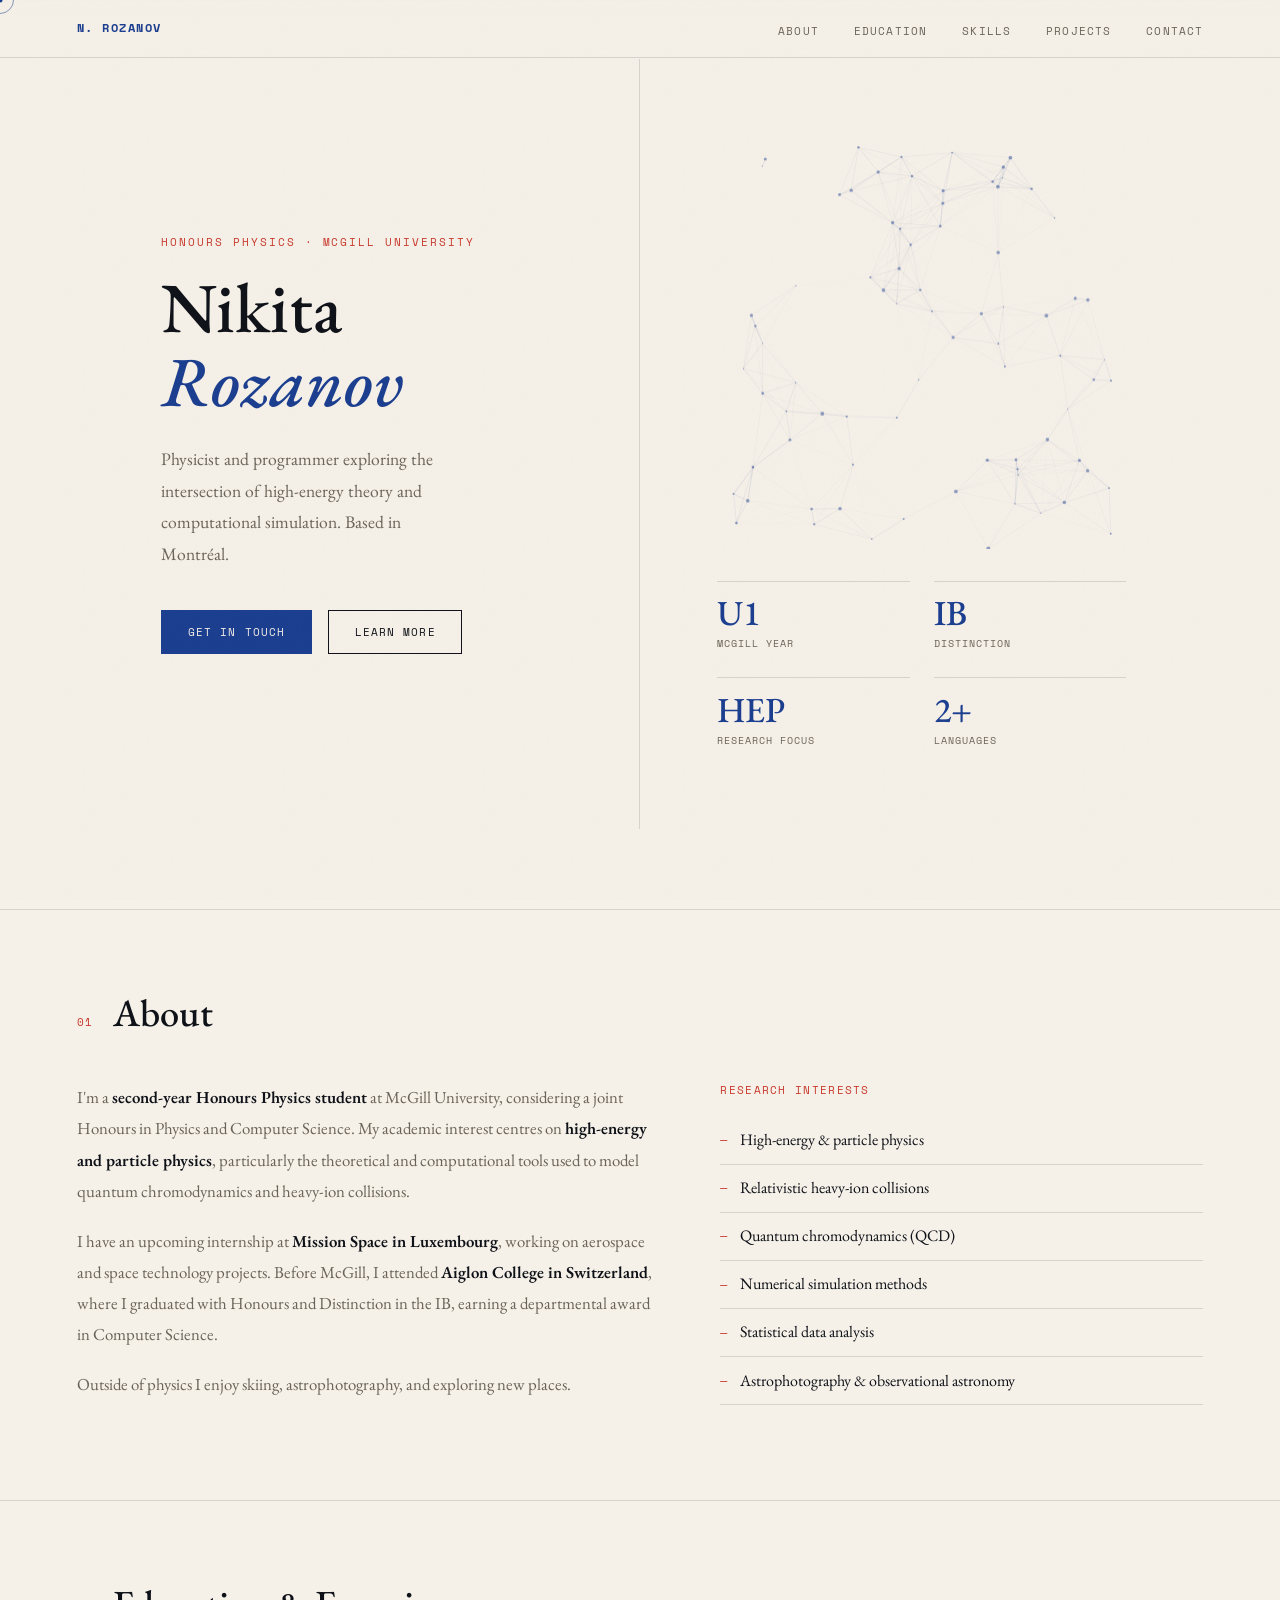
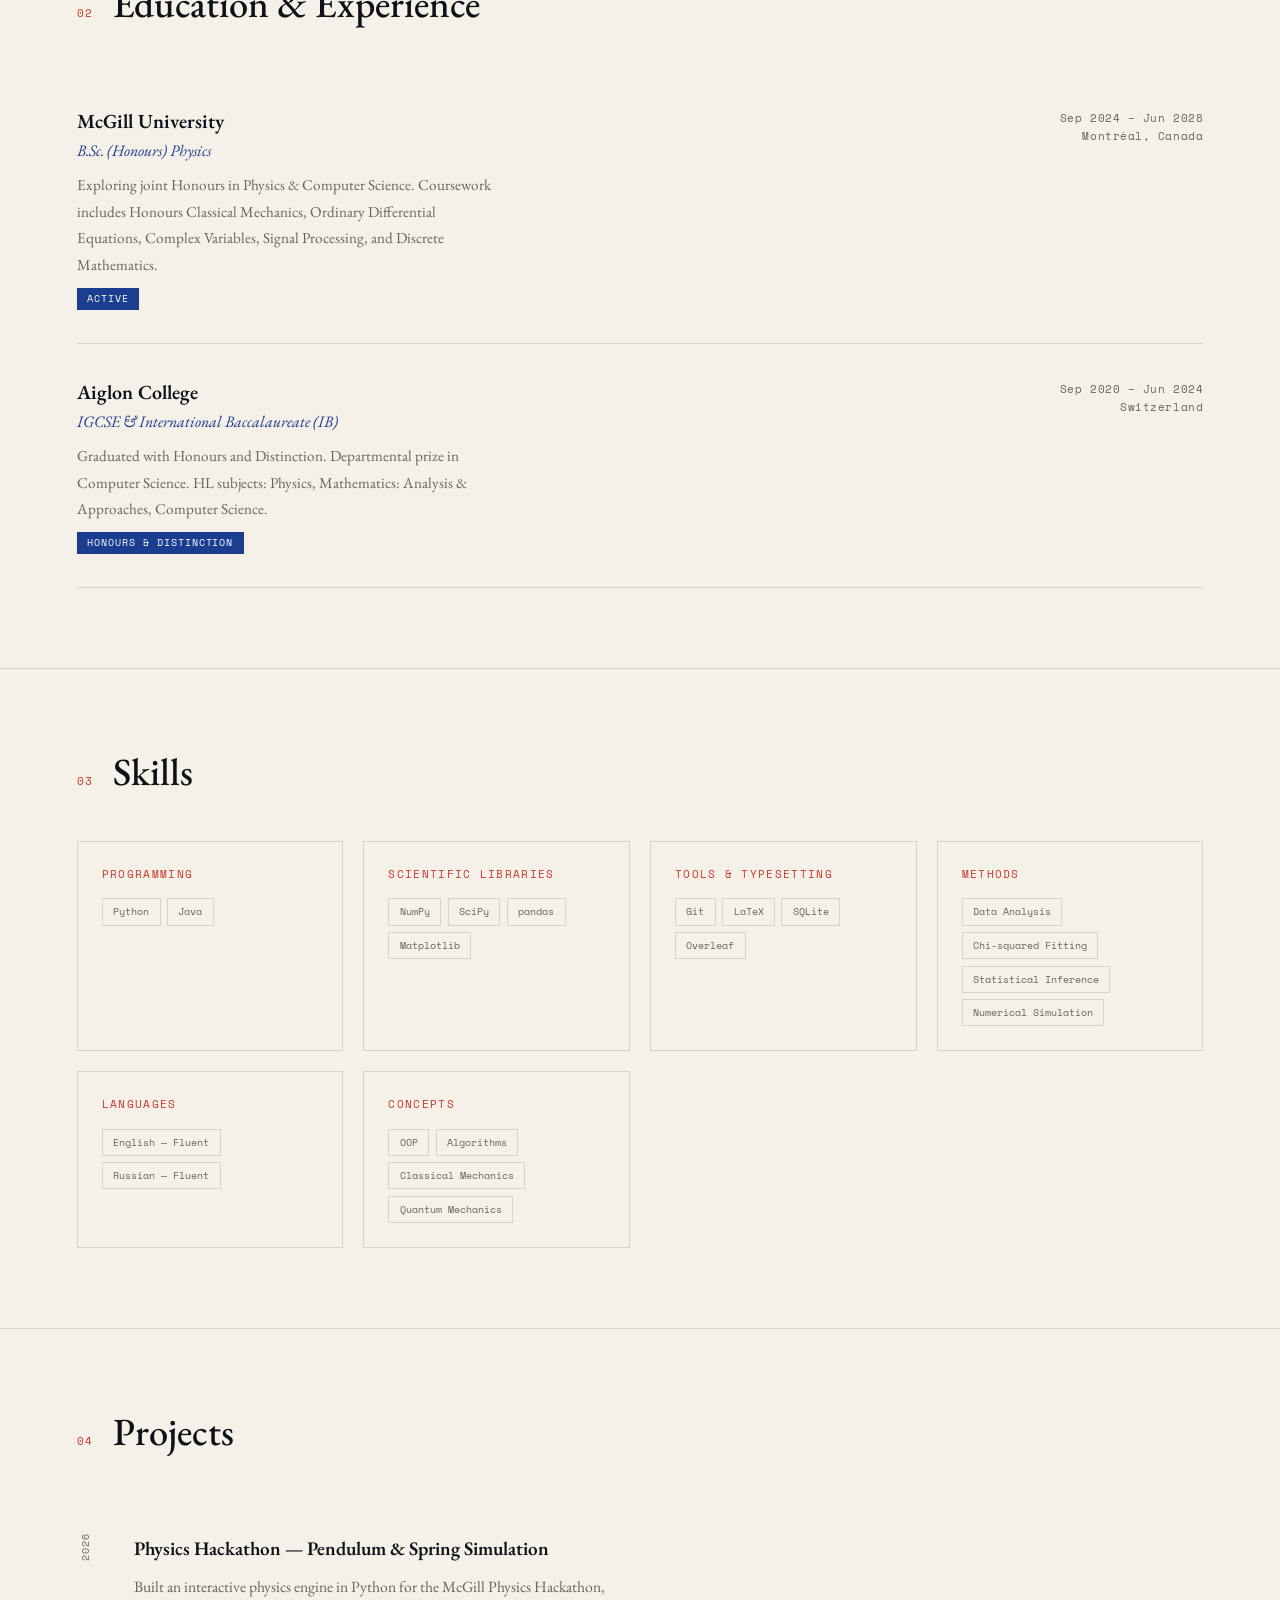
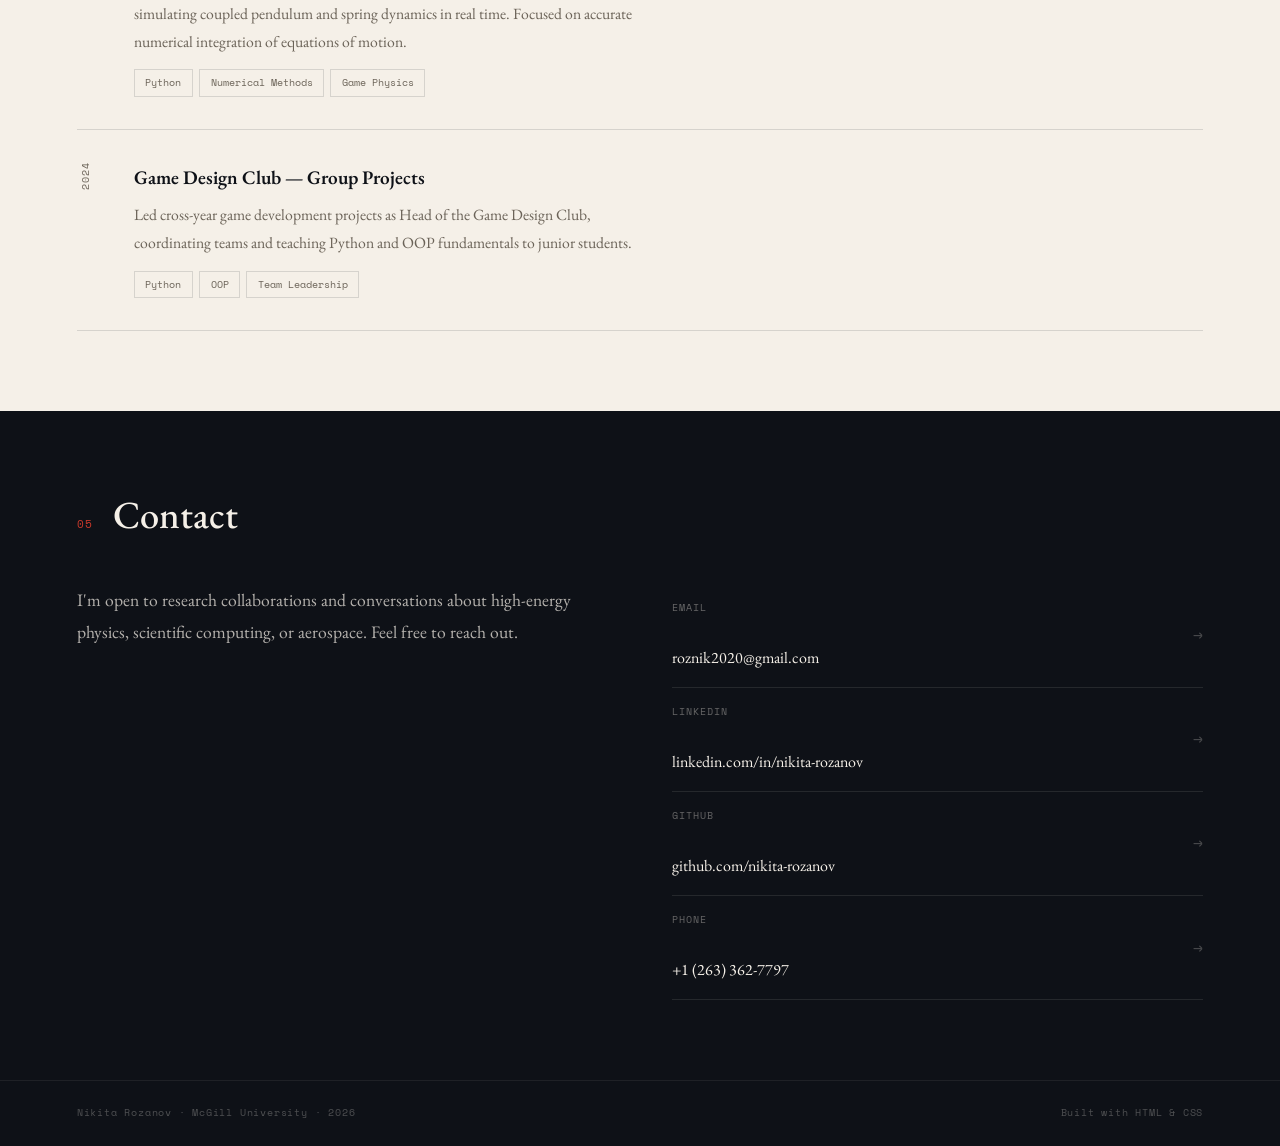
==== index.html @ 3a289cc6 "Add personal CV website with editorial design - EB Garamond + Space Mono typography, warm paper aest" ====
<!DOCTYPE html>
<html lang="en">
<head>
  <meta charset="UTF-8" />
  <meta name="viewport" content="width=device-width, initial-scale=1.0" />
  <title>Nikita Rozanov — Physics &amp; CS</title>
  <link rel="preconnect" href="https://fonts.googleapis.com" />
  <link rel="preconnect" href="https://fonts.gstatic.com" crossorigin />
  <link href="https://fonts.googleapis.com/css2?family=EB+Garamond:ital,wght@0,400;0,500;0,600;1,400&family=Space+Mono:wght@400;700&display=swap" rel="stylesheet" />
  <link rel="stylesheet" href="css/style.css" />
  <link rel="stylesheet" href="css/animations.css" />
</head>
<body>

  <!-- READING PROGRESS -->
  <div id="progress-bar"></div>

  <!-- CUSTOM CURSOR -->
  <div id="cursor-dot"></div>
  <div id="cursor-ring"></div>

  <!-- NAV -->
  <nav id="navbar">
    <a href="#hero" class="nav-logo">N. Rozanov</a>
    <ul class="nav-links">
      <li><a href="#about">About</a></li>
      <li><a href="#education">Education</a></li>
      <li><a href="#skills">Skills</a></li>
      <li><a href="#projects">Projects</a></li>
      <li><a href="#contact">Contact</a></li>
    </ul>
    <button class="burger" id="burger" aria-label="Toggle menu">
      <span></span><span></span><span></span>
    </button>
  </nav>

  <!-- HERO -->
  <section id="hero">
    <div class="hero-left">
      <p class="hero-label">Honours Physics &middot; McGill University</p>
      <h1>Nikita<br><em>Rozanov</em></h1>
      <p class="hero-desc">
        Physicist and programmer exploring the intersection of high-energy theory and
        computational simulation. Based in Montr&eacute;al.
      </p>
      <div class="hero-ctas">
        <a href="#contact" class="btn btn-fill">Get in touch</a>
        <a href="#about" class="btn">Learn more</a>
      </div>
    </div>

    <div class="hero-right">
      <div class="particle-wrap">
        <canvas id="particleCanvas"></canvas>
      </div>
      <div class="hero-stats">
        <div class="stat">
          <div class="stat-num">U1</div>
          <div class="stat-label">McGill Year</div>
        </div>
        <div class="stat">
          <div class="stat-num">IB</div>
          <div class="stat-label">Distinction</div>
        </div>
        <div class="stat">
          <div class="stat-num">HEP</div>
          <div class="stat-label">Research Focus</div>
        </div>
        <div class="stat">
          <div class="stat-num">2+</div>
          <div class="stat-label">Languages</div>
        </div>
      </div>
    </div>
  </section>

  <main>

    <!-- ABOUT -->
    <section id="about">
      <div class="section-header reveal">
        <span class="section-num">01</span>
        <h2>About</h2>
      </div>
      <div class="about-grid">
        <div class="about-text reveal">
          <p>
            I'm a <strong>second-year Honours Physics student</strong> at McGill University,
            considering a joint Honours in Physics and Computer Science. My academic interest
            centres on <strong>high-energy and particle physics</strong>, particularly the
            theoretical and computational tools used to model quantum chromodynamics and
            heavy-ion collisions.
          </p>
          <p>
            I have an upcoming internship at <strong>Mission Space in Luxembourg</strong>,
            working on aerospace and space technology projects. Before McGill, I attended
            <strong>Aiglon College in Switzerland</strong>, where I graduated with Honours
            and Distinction in the IB, earning a departmental award in Computer Science.
          </p>
          <p>
            Outside of physics I enjoy skiing, astrophotography, and exploring new places.
          </p>
        </div>
        <div class="reveal">
          <p class="sub-label">Research Interests</p>
          <ul class="interests-list">
            <li>High-energy &amp; particle physics</li>
            <li>Relativistic heavy-ion collisions</li>
            <li>Quantum chromodynamics (QCD)</li>
            <li>Numerical simulation methods</li>
            <li>Statistical data analysis</li>
            <li>Astrophotography &amp; observational astronomy</li>
          </ul>
        </div>
      </div>
    </section>

    <!-- EDUCATION -->
    <section id="education">
      <div class="section-header reveal">
        <span class="section-num">02</span>
        <h2>Education &amp; Experience</h2>
      </div>

      <div class="edu-item reveal">
        <div class="edu-main">
          <p class="edu-school">McGill University</p>
          <p class="edu-degree">B.Sc. (Honours) Physics</p>
          <p class="edu-details">
            Exploring joint Honours in Physics &amp; Computer Science. Coursework includes
            Honours Classical Mechanics, Ordinary Differential Equations, Complex Variables,
            Signal Processing, and Discrete Mathematics.
          </p>
          <span class="edu-badge">Active</span>
        </div>
        <div class="edu-dates">Sep 2024 &ndash; Jun 2028<br>Montr&eacute;al, Canada</div>
      </div>


<div class="edu-item reveal">
        <div class="edu-main">
          <p class="edu-school">Aiglon College</p>
          <p class="edu-degree">IGCSE &amp; International Baccalaureate (IB)</p>
          <p class="edu-details">
            Graduated with Honours and Distinction. Departmental prize in Computer Science.
            HL subjects: Physics, Mathematics: Analysis &amp; Approaches, Computer Science.
          </p>
          <span class="edu-badge">Honours &amp; Distinction</span>
        </div>
        <div class="edu-dates">Sep 2020 &ndash; Jun 2024<br>Switzerland</div>
      </div>

    </section>

    <!-- SKILLS -->
    <section id="skills">
      <div class="section-header reveal">
        <span class="section-num">03</span>
        <h2>Skills</h2>
      </div>
      <div class="skills-grid">

        <div class="skill-card reveal">
          <p class="skill-card-title">Programming</p>
          <div class="tags">
            <span class="tag">Python</span>
            <span class="tag">Java</span>
          </div>
        </div>

        <div class="skill-card reveal">
          <p class="skill-card-title">Scientific Libraries</p>
          <div class="tags">
            <span class="tag">NumPy</span>
            <span class="tag">SciPy</span>
            <span class="tag">pandas</span>
            <span class="tag">Matplotlib</span>
          </div>
        </div>

        <div class="skill-card reveal">
          <p class="skill-card-title">Tools &amp; Typesetting</p>
          <div class="tags">
            <span class="tag">Git</span>
            <span class="tag">LaTeX</span>
            <span class="tag">SQLite</span>
            <span class="tag">Overleaf</span>
          </div>
        </div>

        <div class="skill-card reveal">
          <p class="skill-card-title">Methods</p>
          <div class="tags">
            <span class="tag">Data Analysis</span>
            <span class="tag">Chi-squared Fitting</span>
            <span class="tag">Statistical Inference</span>
            <span class="tag">Numerical Simulation</span>
          </div>
        </div>

        <div class="skill-card reveal">
          <p class="skill-card-title">Languages</p>
          <div class="tags">
            <span class="tag">English — Fluent</span>
            <span class="tag">Russian — Fluent</span>
          </div>
        </div>

        <div class="skill-card reveal">
          <p class="skill-card-title">Concepts</p>
          <div class="tags">
            <span class="tag">OOP</span>
            <span class="tag">Algorithms</span>
            <span class="tag">Classical Mechanics</span>
            <span class="tag">Quantum Mechanics</span>
          </div>
        </div>

      </div>
    </section>

    <!-- PROJECTS -->
    <section id="projects">
      <div class="section-header reveal">
        <span class="section-num">04</span>
        <h2>Projects</h2>
      </div>
      <div class="projects-list">

        <div class="project-item reveal">
          <span class="project-year">2026</span>
          <div>
            <p class="project-title">Physics Hackathon — Pendulum &amp; Spring Simulation</p>
            <p class="project-desc">
              Built an interactive physics engine in Python for the McGill Physics Hackathon,
              simulating coupled pendulum and spring dynamics in real time. Focused on accurate
              numerical integration of equations of motion.
            </p>
            <div class="tags">
              <span class="tag">Python</span>
              <span class="tag">Numerical Methods</span>
              <span class="tag">Game Physics</span>
            </div>
          </div>
        </div>

        <div class="project-item reveal">
          <span class="project-year">2024</span>
          <div>
            <p class="project-title">Game Design Club — Group Projects</p>
            <p class="project-desc">
              Led cross-year game development projects as Head of the Game Design Club,
              coordinating teams and teaching Python and OOP fundamentals to junior students.
            </p>
            <div class="tags">
              <span class="tag">Python</span>
              <span class="tag">OOP</span>
              <span class="tag">Team Leadership</span>
            </div>
          </div>
        </div>

      </div>
    </section>

    <!-- CONTACT -->
    <section id="contact" class="contact-section">
      <div class="section-header reveal">
        <span class="section-num contact-num">05</span>
        <h2>Contact</h2>
      </div>
      <div class="contact-grid">
        <p class="contact-intro reveal">
          I'm open to research collaborations and conversations about high-energy physics,
          scientific computing, or aerospace. Feel free to reach out.
        </p>
        <ul class="contact-links reveal">
          <li>
            <a href="mailto:roznik2020@gmail.com">
              <span>
                <span class="link-type">Email</span><br>
                roznik2020@gmail.com
              </span>
              <span class="link-arrow">&rarr;</span>
            </a>
          </li>
          <li>
            <a href="https://linkedin.com" target="_blank" rel="noopener">
              <span>
                <span class="link-type">LinkedIn</span><br>
                linkedin.com/in/nikita-rozanov
              </span>
              <span class="link-arrow">&rarr;</span>
            </a>
          </li>
          <li>
            <a href="https://github.com" target="_blank" rel="noopener">
              <span>
                <span class="link-type">GitHub</span><br>
                github.com/nikita-rozanov
              </span>
              <span class="link-arrow">&rarr;</span>
            </a>
          </li>
          <li>
            <a href="tel:+12633627797">
              <span>
                <span class="link-type">Phone</span><br>
                +1 (263) 362-7797
              </span>
              <span class="link-arrow">&rarr;</span>
            </a>
          </li>
        </ul>
      </div>
    </section>

  </main>

  <footer>
    <span>Nikita Rozanov &middot; McGill University &middot; 2026</span>
    <span>Built with HTML &amp; CSS</span>
  </footer>

  <script src="js/main.js"></script>
</body>
</html>
---- css/style.css ----
/* ── RESET & BASE ────────────────────────────────── */
*, *::before, *::after { box-sizing: border-box; margin: 0; padding: 0; }

:root {
  --ink:     #0e1117;
  --paper:   #f5f0e8;
  --surface: #ede8df;
  --accent:  #1a3d8f;
  --red:     #c8392b;
  --muted:   #6b6358;
  --rule:    rgba(14,17,23,0.13);
  --gutter:  clamp(1.5rem, 6vw, 5rem);
  --serif:   'EB Garamond', Georgia, serif;
  --mono:    'Space Mono', monospace;
  --nav-h:   58px;
}

html { scroll-behavior: smooth; }

body {
  font-family: var(--serif);
  font-size: 18px;
  line-height: 1.65;
  color: var(--ink);
  background: var(--paper);
  overflow-x: hidden;
}

/* paper noise texture */
body::before {
  content: '';
  position: fixed;
  inset: 0;
  pointer-events: none;
  z-index: 999;
  opacity: 0.03;
  background-image: url("data:image/svg+xml,%3Csvg viewBox='0 0 200 200' xmlns='http://www.w3.org/2000/svg'%3E%3Cfilter id='n'%3E%3CfeTurbulence type='fractalNoise' baseFrequency='0.9' numOctaves='4' stitchTiles='stitch'/%3E%3C/filter%3E%3Crect width='100%25' height='100%25' filter='url(%23n)'/%3E%3C/svg%3E");
  background-size: 200px;
}

a { color: inherit; text-decoration: none; }
ul { list-style: none; }

/* ── NAV ─────────────────────────────────────────── */
#navbar {
  position: fixed;
  top: 0; left: 0; right: 0;
  height: var(--nav-h);
  z-index: 200;
  display: flex;
  justify-content: space-between;
  align-items: center;
  padding: 0 var(--gutter);
  border-bottom: 1px solid var(--rule);
  background: rgba(245, 240, 232, 0.92);
  backdrop-filter: blur(10px);
}

.nav-logo {
  font-family: var(--mono);
  font-size: 0.78rem;
  font-weight: 700;
  letter-spacing: 0.12em;
  text-transform: uppercase;
  color: var(--accent);
}

.nav-links {
  display: flex;
  gap: 2.2rem;
}

.nav-links a {
  font-family: var(--mono);
  font-size: 0.7rem;
  letter-spacing: 0.1em;
  text-transform: uppercase;
  color: var(--muted);
  transition: color 0.2s;
}

.nav-links a:hover,
.nav-links a.active { color: var(--accent); }

.burger {
  display: none;
  flex-direction: column;
  gap: 5px;
  background: none;
  border: none;
  cursor: pointer;
  padding: 4px;
}

.burger span {
  display: block;
  width: 20px; height: 1.5px;
  background: var(--ink);
  transition: transform 0.3s, opacity 0.3s;
}

.burger.open span:nth-child(1) { transform: translateY(6.5px) rotate(45deg); }
.burger.open span:nth-child(2) { opacity: 0; }
.burger.open span:nth-child(3) { transform: translateY(-6.5px) rotate(-45deg); }

/* ── HERO ────────────────────────────────────────── */
#hero {
  min-height: 100vh;
  display: grid;
  grid-template-columns: 1fr 1fr;
  padding-top: var(--nav-h);
}

.hero-left {
  display: flex;
  flex-direction: column;
  justify-content: center;
  padding: 5rem var(--gutter) 5rem calc(var(--gutter) * 1.1);
  border-right: 1px solid var(--rule);
}

.hero-left > * {
  animation: fadeUp 0.7s ease both;
}
.hero-label  { animation-delay: 0.1s; }
.hero-left h1          { animation-delay: 0.22s; }
.hero-desc   { animation-delay: 0.34s; }
.hero-ctas   { animation-delay: 0.46s; }

.hero-label {
  font-family: var(--mono);
  font-size: 0.68rem;
  letter-spacing: 0.18em;
  text-transform: uppercase;
  color: var(--red);
  margin-bottom: 1.2rem;
}

h1 {
  font-size: clamp(3rem, 5.5vw, 5.5rem);
  font-weight: 500;
  line-height: 1.05;
  margin-bottom: 1.5rem;
}

h1 em {
  font-style: italic;
  color: var(--accent);
}

.hero-desc {
  font-size: 1.1rem;
  color: var(--muted);
  max-width: 38ch;
  margin-bottom: 2.5rem;
  line-height: 1.8;
}

.hero-ctas {
  display: flex;
  gap: 1rem;
  flex-wrap: wrap;
}

.btn {
  font-family: var(--mono);
  font-size: 0.7rem;
  letter-spacing: 0.1em;
  text-transform: uppercase;
  padding: 0.75rem 1.6rem;
  border: 1.5px solid var(--ink);
  color: var(--ink);
  transition: background 0.2s, color 0.2s;
  cursor: pointer;
}

.btn:hover {
  background: var(--ink);
  color: var(--paper);
}

.btn-fill {
  background: var(--accent);
  border-color: var(--accent);
  color: var(--paper);
}

.btn-fill:hover {
  background: var(--ink);
  border-color: var(--ink);
}

.hero-right {
  display: flex;
  flex-direction: column;
  justify-content: center;
  padding: 5rem var(--gutter);
  gap: 2rem;
}

.particle-wrap {
  width: 100%;
  aspect-ratio: 1;
  max-width: 420px;
}

.particle-wrap canvas {
  width: 100%;
  height: 100%;
  display: block;
}

.hero-stats {
  display: grid;
  grid-template-columns: 1fr 1fr;
  gap: 1.5rem;
  width: 100%;
}

.stat {
  border-top: 1px solid var(--rule);
  padding-top: 0.8rem;
}

.stat-num {
  font-family: var(--serif);
  font-size: 2.2rem;
  font-weight: 500;
  color: var(--accent);
  line-height: 1.1;
}

.stat-label {
  font-family: var(--mono);
  font-size: 0.63rem;
  letter-spacing: 0.1em;
  text-transform: uppercase;
  color: var(--muted);
  margin-top: 0.2rem;
}

/* ── SECTIONS ────────────────────────────────────── */
section {
  padding: 5rem var(--gutter);
  border-top: 1px solid var(--rule);
}

.section-header {
  display: flex;
  align-items: baseline;
  gap: 1.25rem;
  margin-bottom: 3rem;
}

.section-num {
  font-family: var(--mono);
  font-size: 0.68rem;
  color: var(--red);
  letter-spacing: 0.1em;
}

h2 {
  font-size: clamp(1.8rem, 3vw, 2.8rem);
  font-weight: 500;
  line-height: 1.15;
}

/* ── ABOUT ───────────────────────────────────────── */
.about-grid {
  display: grid;
  grid-template-columns: 1.2fr 1fr;
  gap: 4rem;
}

.about-text p {
  font-size: 1.05rem;
  color: var(--muted);
  margin-bottom: 1.2rem;
  line-height: 1.85;
}

.about-text p strong { color: var(--ink); font-weight: 600; }

.sub-label {
  font-family: var(--mono);
  font-size: 0.68rem;
  letter-spacing: 0.12em;
  text-transform: uppercase;
  color: var(--red);
  margin-bottom: 1rem;
}

.interests-list li {
  padding: 0.65rem 0;
  border-bottom: 1px solid var(--rule);
  font-size: 1rem;
  display: flex;
  align-items: center;
  gap: 0.8rem;
}

.interests-list li::before {
  content: '—';
  font-family: var(--mono);
  color: var(--red);
  font-size: 0.75rem;
  flex-shrink: 0;
}

/* ── EDUCATION ───────────────────────────────────── */
.edu-item {
  display: grid;
  grid-template-columns: 1fr auto;
  gap: 2rem;
  padding: 2rem 0;
  border-bottom: 1px solid var(--rule);
}

.edu-school {
  font-size: 1.25rem;
  font-weight: 600;
  color: var(--ink);
}

.edu-degree {
  font-style: italic;
  color: var(--accent);
  margin-bottom: 0.5rem;
  font-size: 1rem;
}

.edu-details {
  font-size: 0.95rem;
  color: var(--muted);
  line-height: 1.75;
  max-width: 60ch;
}

.edu-dates {
  font-family: var(--mono);
  font-size: 0.68rem;
  color: var(--muted);
  white-space: nowrap;
  letter-spacing: 0.05em;
  line-height: 1.7;
  padding-top: 0.25rem;
  text-align: right;
}

.edu-badge {
  display: inline-block;
  font-family: var(--mono);
  font-size: 0.6rem;
  letter-spacing: 0.1em;
  text-transform: uppercase;
  background: var(--accent);
  color: white;
  padding: 0.18rem 0.65rem;
  margin-top: 0.6rem;
}

.edu-badge--red { background: var(--red); }

/* ── SKILLS ──────────────────────────────────────── */
.skills-grid {
  display: grid;
  grid-template-columns: repeat(auto-fit, minmax(240px, 1fr));
  gap: 1.25rem;
}

.skill-card {
  border: 1px solid var(--rule);
  padding: 1.5rem;
  transition: border-color 0.2s, transform 0.2s;
}

.skill-card:hover {
  border-color: var(--accent);
  transform: translateY(-2px);
}

.skill-card-title {
  font-family: var(--mono);
  font-size: 0.68rem;
  letter-spacing: 0.12em;
  text-transform: uppercase;
  color: var(--red);
  margin-bottom: 0.9rem;
}

.tags {
  display: flex;
  flex-wrap: wrap;
  gap: 0.4rem;
}

.tag {
  font-family: var(--mono);
  font-size: 0.65rem;
  padding: 0.25rem 0.65rem;
  border: 1px solid var(--rule);
  color: var(--muted);
  transition: border-color 0.2s, color 0.2s;
}

.tag:hover {
  border-color: var(--accent);
  color: var(--accent);
}

/* ── PROJECTS ────────────────────────────────────── */
.projects-list {
  display: flex;
  flex-direction: column;
}

.project-item {
  display: grid;
  grid-template-columns: auto 1fr;
  gap: 2.5rem;
  padding: 2rem 0;
  border-bottom: 1px solid var(--rule);
  align-items: start;
}

.project-year {
  font-family: var(--mono);
  font-size: 0.65rem;
  color: var(--muted);
  letter-spacing: 0.08em;
  writing-mode: vertical-rl;
  text-transform: uppercase;
  transform: rotate(180deg);
  padding-top: 0.2rem;
}

.project-title {
  font-size: 1.2rem;
  font-weight: 600;
  color: var(--ink);
  margin-bottom: 0.5rem;
}

.project-desc {
  font-size: 0.98rem;
  color: var(--muted);
  line-height: 1.75;
  margin-bottom: 0.9rem;
  max-width: 65ch;
}

/* ── CONTACT ─────────────────────────────────────── */
.contact-section {
  background: var(--ink);
  color: var(--paper);
}

.contact-section h2 { color: var(--paper); }
.contact-num { color: var(--red) !important; }

.contact-grid {
  display: grid;
  grid-template-columns: 1fr 1fr;
  gap: 4rem;
  align-items: start;
}

.contact-intro {
  font-size: 1.1rem;
  line-height: 1.85;
  color: rgba(245, 240, 232, 0.72);
}

.contact-links {
  display: flex;
  flex-direction: column;
}

.contact-links li {
  border-bottom: 1px solid rgba(245, 240, 232, 0.1);
}

.contact-links a {
  display: flex;
  align-items: center;
  justify-content: space-between;
  padding: 1rem 0;
  color: var(--paper);
  font-size: 1rem;
  transition: color 0.2s;
}

.contact-links a:hover { color: var(--red); }

.link-type {
  font-family: var(--mono);
  font-size: 0.62rem;
  letter-spacing: 0.1em;
  text-transform: uppercase;
  color: rgba(245, 240, 232, 0.38);
  display: block;
  margin-bottom: 2px;
}

.link-arrow {
  font-family: var(--mono);
  color: rgba(245, 240, 232, 0.25);
  transition: color 0.2s;
}

.contact-links a:hover .link-arrow { color: var(--red); }

/* ── FOOTER ──────────────────────────────────────── */
footer {
  background: var(--ink);
  border-top: 1px solid rgba(245, 240, 232, 0.07);
  padding: 1.5rem var(--gutter);
  display: flex;
  justify-content: space-between;
  align-items: center;
}

footer span {
  font-family: var(--mono);
  font-size: 0.62rem;
  color: rgba(245, 240, 232, 0.28);
  letter-spacing: 0.08em;
}

/* ── READING PROGRESS BAR ────────────────────────── */
#progress-bar {
  position: fixed;
  top: 0; left: 0;
  height: 2px;
  width: 0%;
  background: var(--red);
  z-index: 300;
  transition: width 0.1s linear;
}

/* ── CUSTOM CURSOR ───────────────────────────────── */
#cursor-dot {
  position: fixed;
  width: 5px; height: 5px;
  background: var(--accent);
  border-radius: 50%;
  pointer-events: none;
  z-index: 9999;
  transform: translate(-50%, -50%);
  transition: transform 0.05s, background 0.2s;
}

#cursor-ring {
  position: fixed;
  width: 28px; height: 28px;
  border: 1px solid var(--accent);
  border-radius: 50%;
  pointer-events: none;
  z-index: 9998;
  transform: translate(-50%, -50%);
  transition: width 0.25s, height 0.25s, border-color 0.2s, opacity 0.2s;
  opacity: 0.5;
}

body.cursor-hover #cursor-ring {
  width: 48px; height: 48px;
  opacity: 0.8;
  border-color: var(--red);
}

body.cursor-hover #cursor-dot {
  background: var(--red);
}

@media (hover: none) {
  #cursor-dot, #cursor-ring { display: none; }
}

/* ── RESPONSIVE ──────────────────────────────────── */
@media (max-width: 820px) {
  #hero {
    grid-template-columns: 1fr;
  }

  .hero-left {
    border-right: none;
    padding-top: calc(var(--nav-h) + 3rem);
  }

  .hero-right { display: none; }

  .about-grid   { grid-template-columns: 1fr; gap: 2.5rem; }
  .contact-grid { grid-template-columns: 1fr; gap: 2.5rem; }
  .edu-item     { grid-template-columns: 1fr; }
  .edu-dates    { text-align: left; }

  .nav-links {
    display: none;
    flex-direction: column;
    gap: 0;
    position: absolute;
    top: var(--nav-h);
    left: 0; right: 0;
    background: rgba(245, 240, 232, 0.97);
    border-bottom: 1px solid var(--rule);
  }

  .nav-links.open { display: flex; }

  .nav-links li { border-bottom: 1px solid var(--rule); }

  .nav-links a {
    display: block;
    padding: 0.9rem var(--gutter);
    font-size: 0.75rem;
  }

  .burger { display: flex; }
}

@media (max-width: 520px) {
  .project-item { grid-template-columns: 1fr; }
  .project-year { writing-mode: horizontal-tb; transform: none; }
}
---- css/animations.css ----
/* ── KEYFRAMES ───────────────────────────────────── */
@keyframes fadeUp {
  from { opacity: 0; transform: translateY(22px); }
  to   { opacity: 1; transform: translateY(0); }
}

/* ── SCROLL REVEAL ───────────────────────────────── */
.reveal {
  opacity: 0;
  transform: translateY(18px);
  transition: opacity 0.6s ease, transform 0.6s ease;
}

.reveal.visible {
  opacity: 1;
  transform: translateY(0);
}
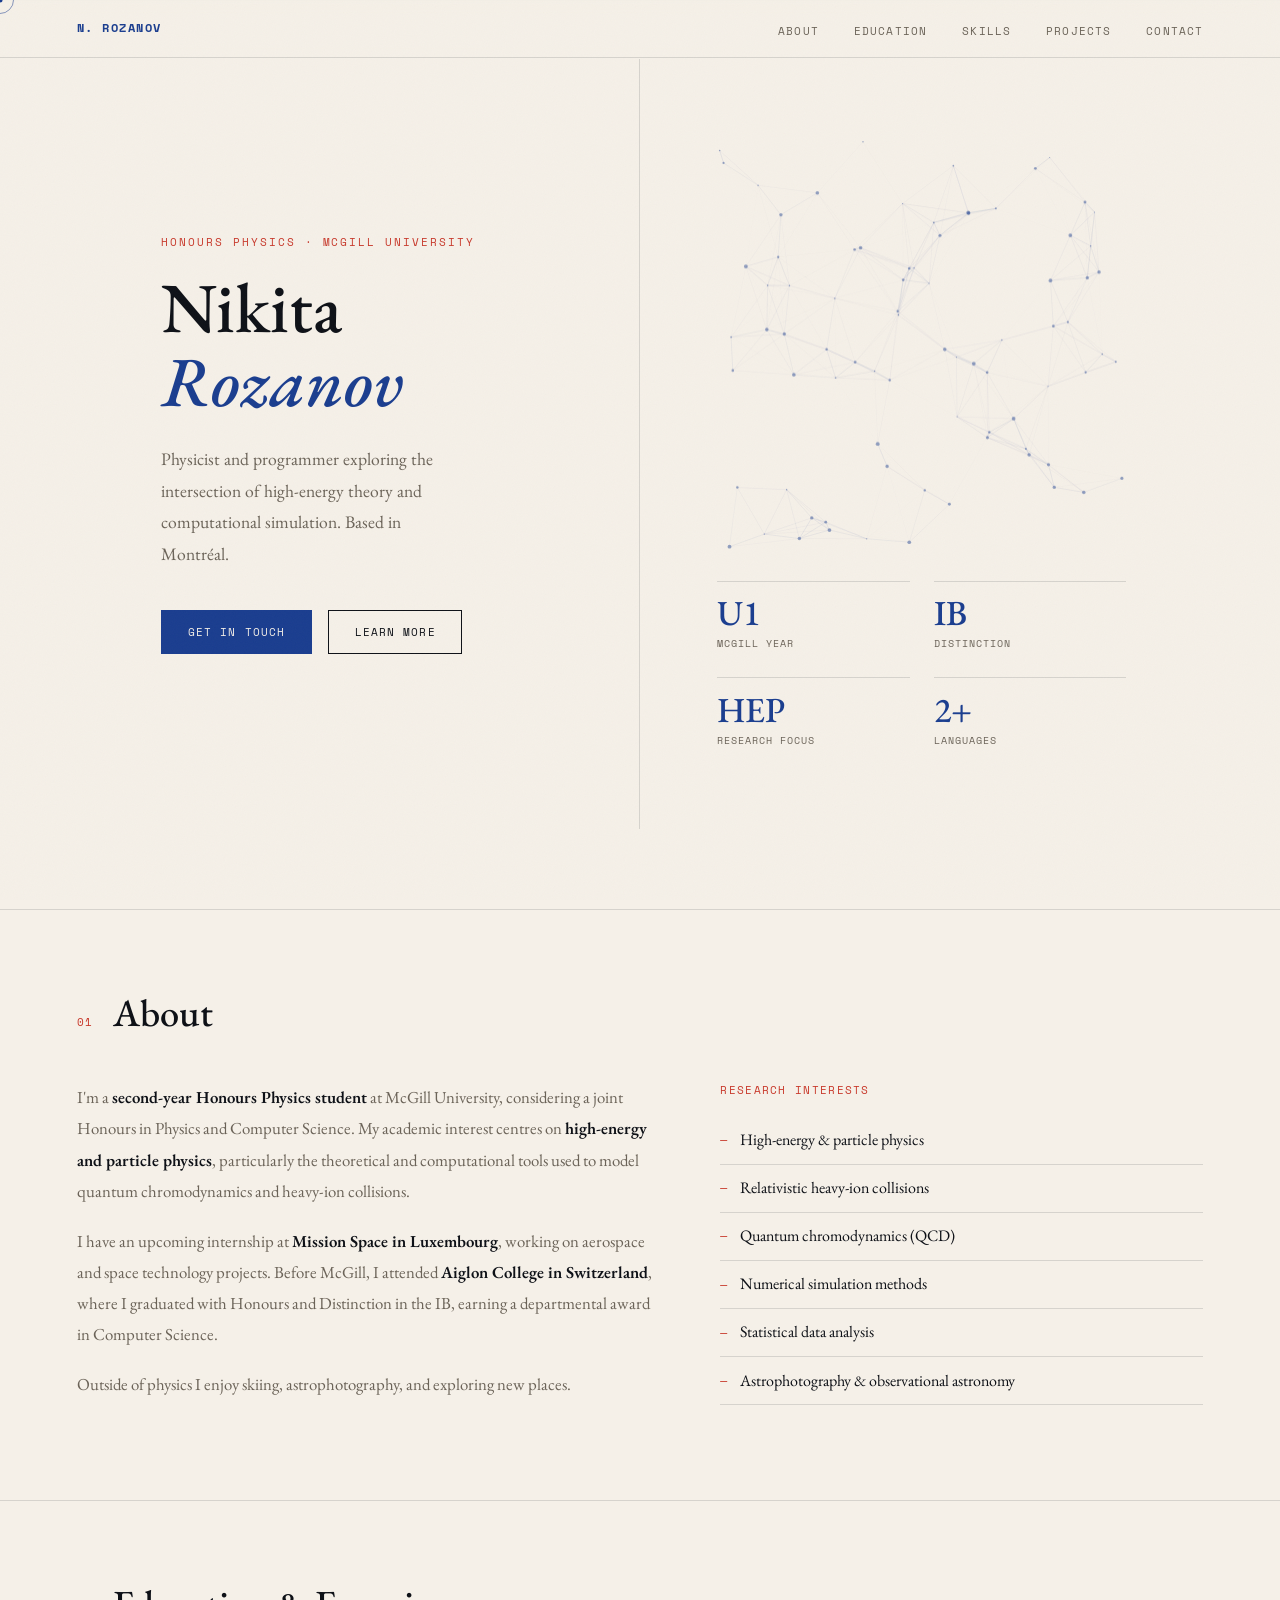
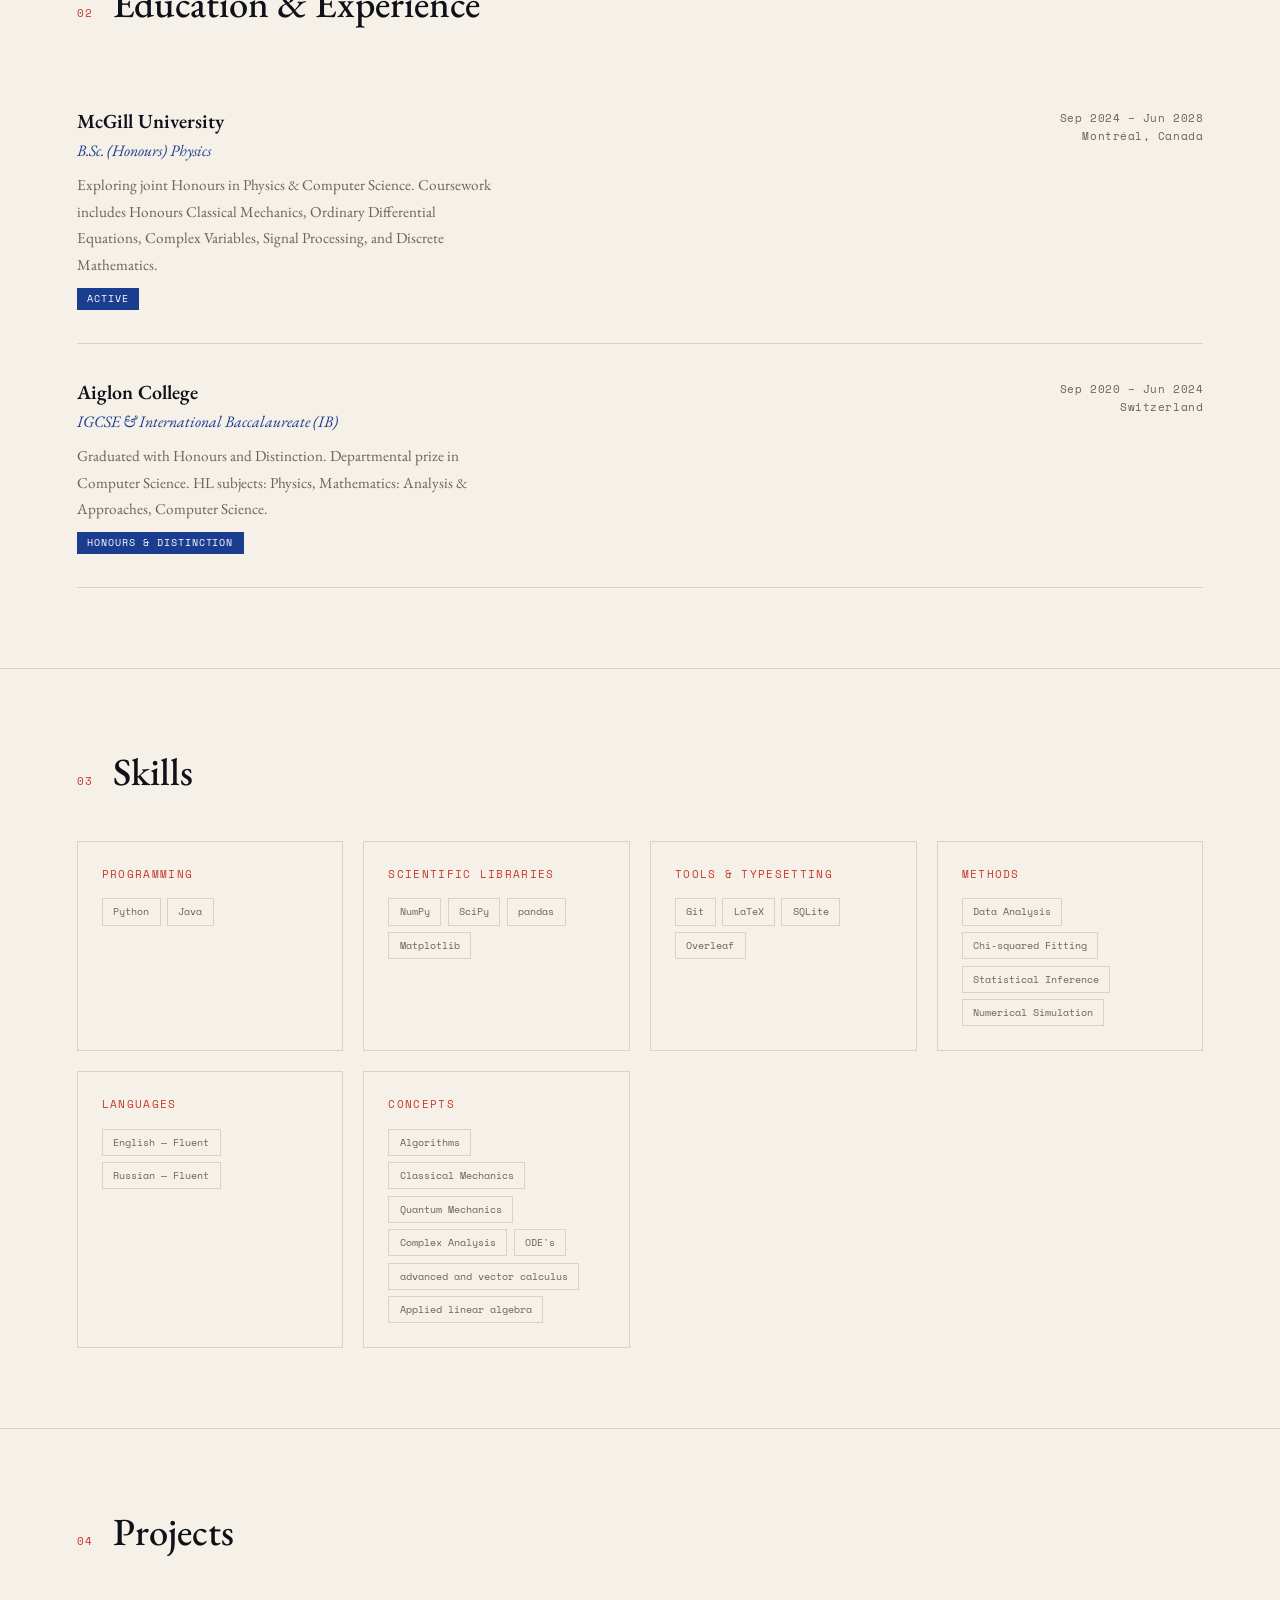
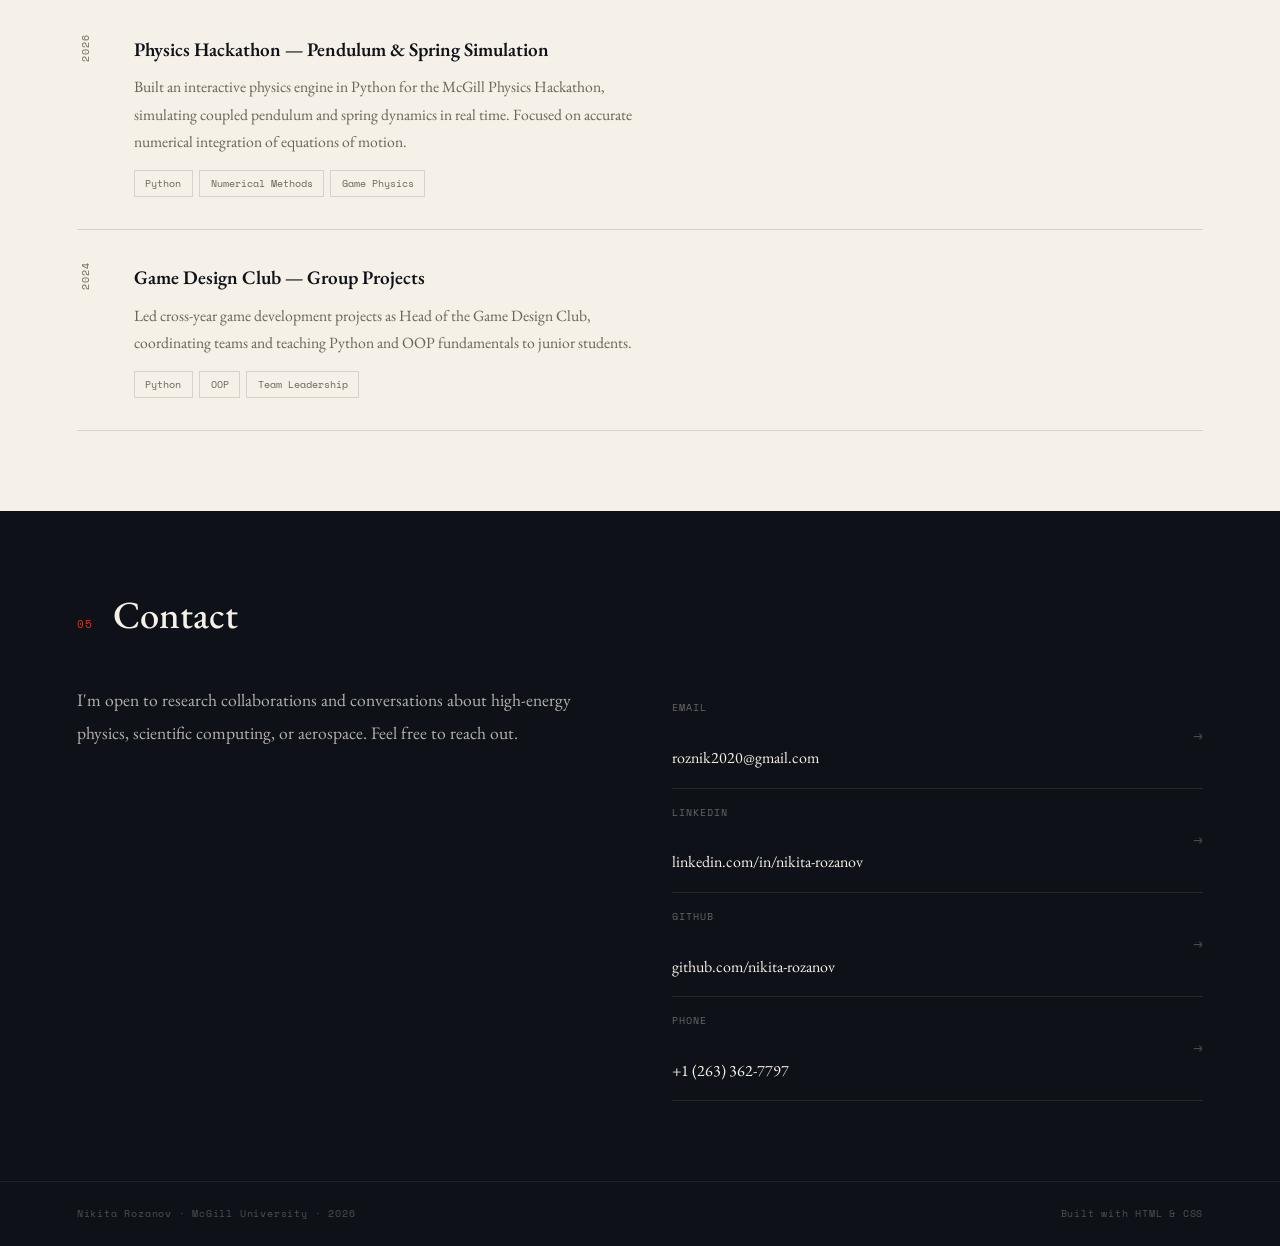
==== commit a67239fa: "Update concepts skill tags to highlight math and physics background Co-Authored-By: Claude Sonnet 4." ====
--- a/index.html
+++ b/index.html
@@ -209,10 +209,13 @@
         <div class="skill-card reveal">
           <p class="skill-card-title">Concepts</p>
           <div class="tags">
-            <span class="tag">OOP</span>
             <span class="tag">Algorithms</span>
             <span class="tag">Classical Mechanics</span>
             <span class="tag">Quantum Mechanics</span>
+            <span class="tag">Complex Analysis</span>
+            <span class="tag">ODE's</span>
+            <span class="tag">advanced and vector calculus</span>
+            <span class="tag">Applied linear algebra</span>
           </div>
         </div>
 
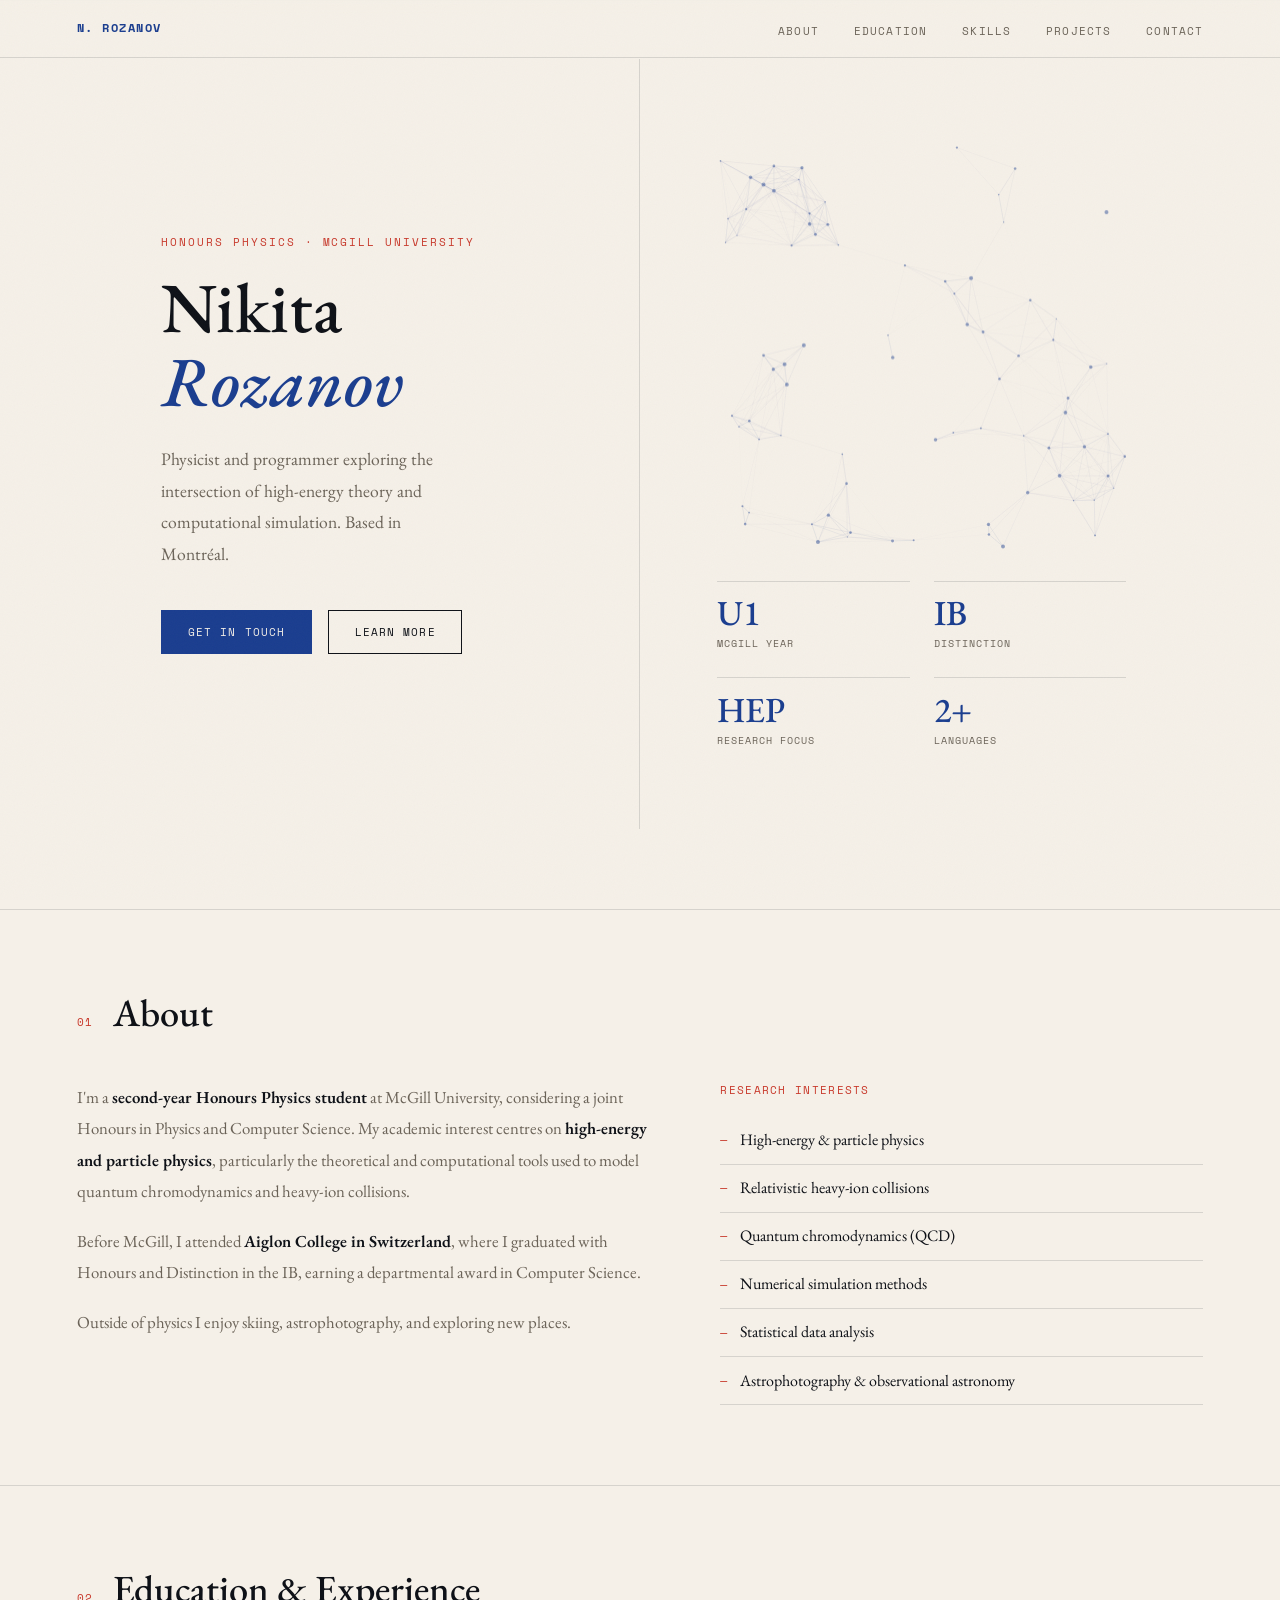
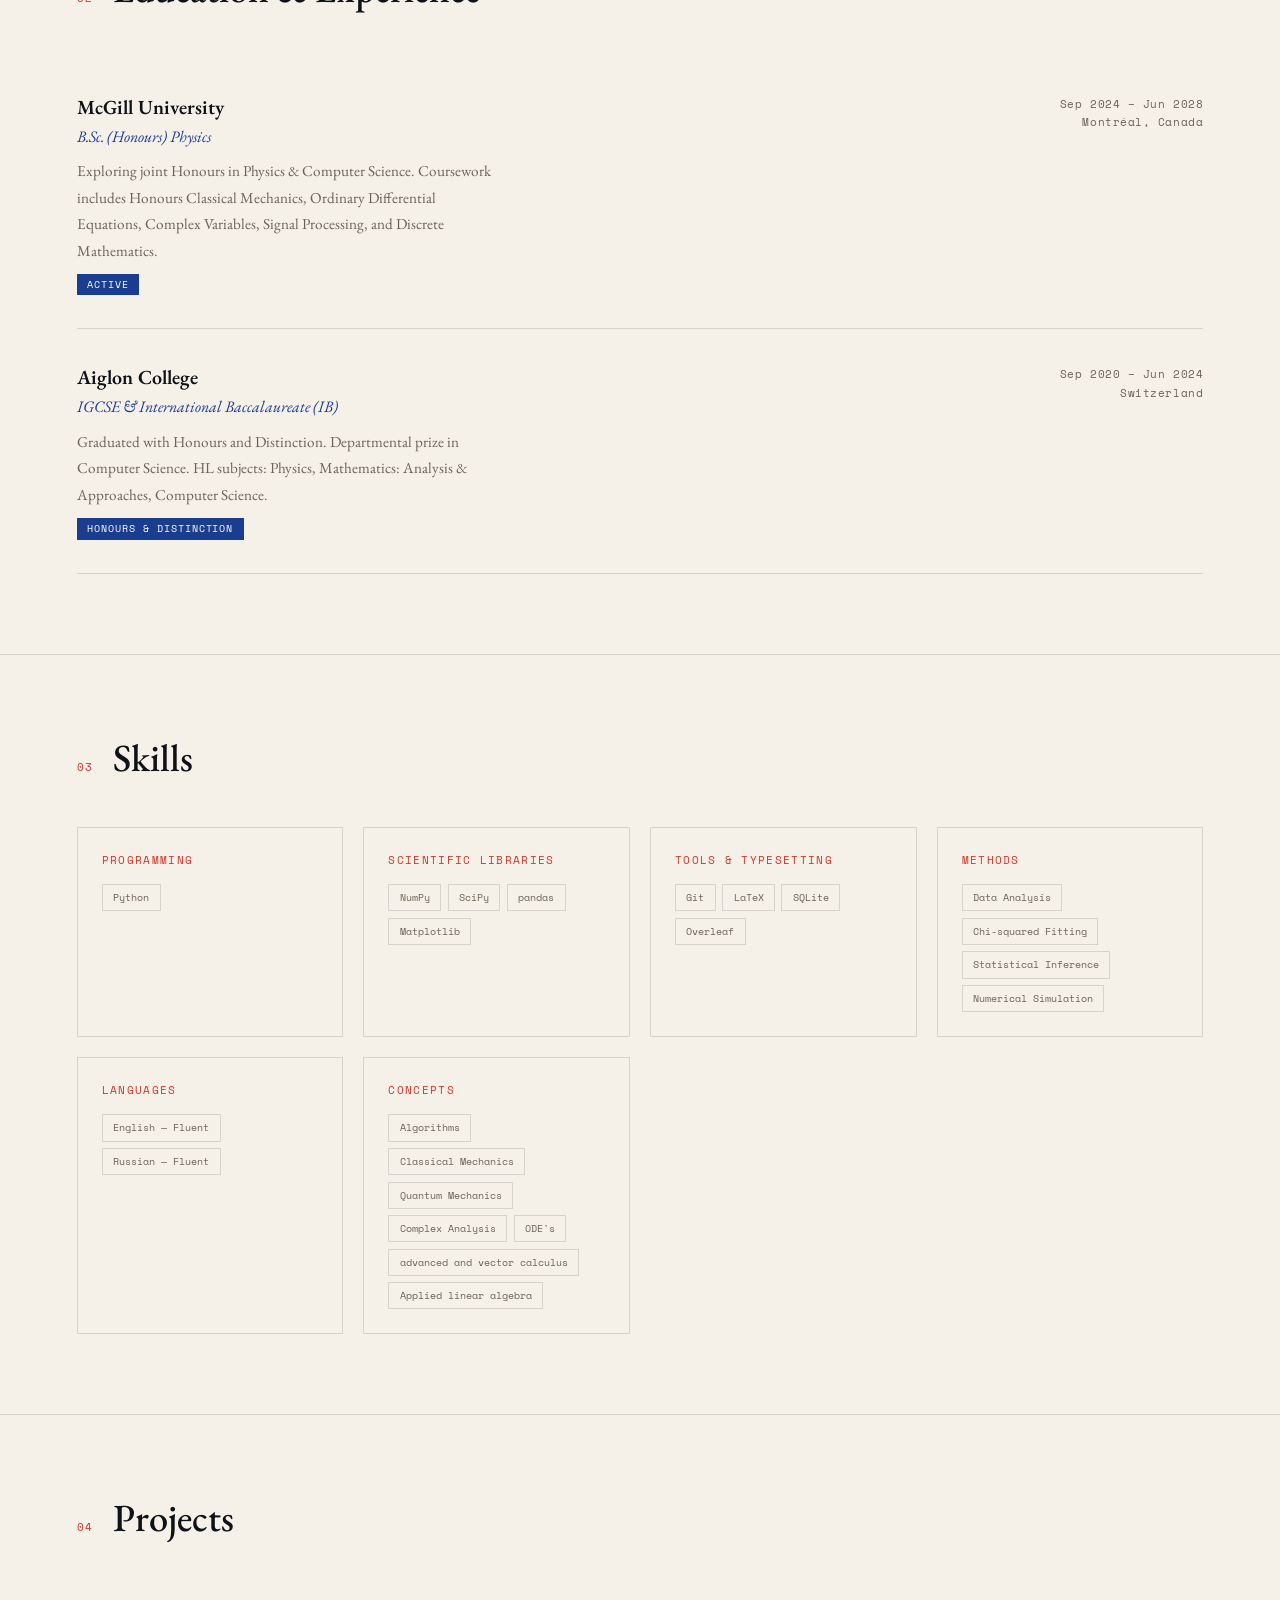
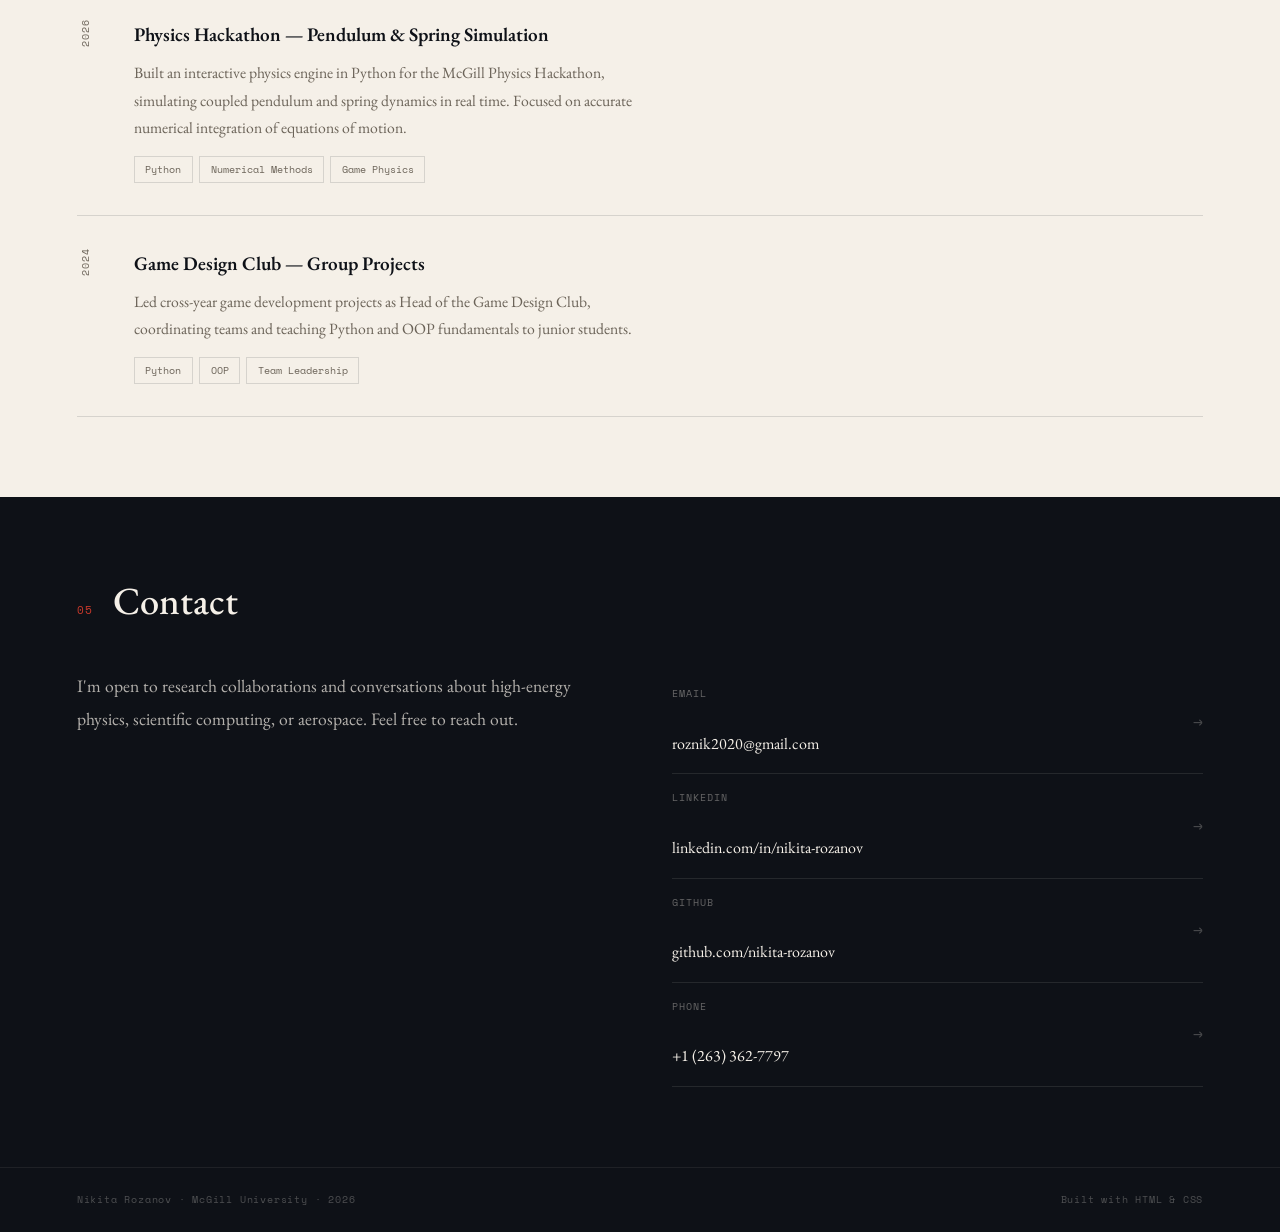
==== commit f2bf30d4: "Remove custom cursor effect Co-Authored-By: Claude Sonnet 4.6 <noreply@anthropic.com>" ====
--- a/index.html
+++ b/index.html
@@ -14,10 +14,6 @@
 
   <!-- READING PROGRESS -->
   <div id="progress-bar"></div>
-
-  <!-- CUSTOM CURSOR -->
-  <div id="cursor-dot"></div>
-  <div id="cursor-ring"></div>
 
   <!-- NAV -->
   <nav id="navbar">
@@ -92,8 +88,7 @@
             heavy-ion collisions.
           </p>
           <p>
-            I have an upcoming internship at <strong>Mission Space in Luxembourg</strong>,
-            working on aerospace and space technology projects. Before McGill, I attended
+            Before McGill, I attended
             <strong>Aiglon College in Switzerland</strong>, where I graduated with Honours
             and Distinction in the IB, earning a departmental award in Computer Science.
           </p>
@@ -164,7 +159,6 @@
           <p class="skill-card-title">Programming</p>
           <div class="tags">
             <span class="tag">Python</span>
-            <span class="tag">Java</span>
           </div>
         </div>
 
--- a/css/style.css
+++ b/css/style.css
@@ -538,44 +538,6 @@
   transition: width 0.1s linear;
 }
 
-/* ── CUSTOM CURSOR ───────────────────────────────── */
-#cursor-dot {
-  position: fixed;
-  width: 5px; height: 5px;
-  background: var(--accent);
-  border-radius: 50%;
-  pointer-events: none;
-  z-index: 9999;
-  transform: translate(-50%, -50%);
-  transition: transform 0.05s, background 0.2s;
-}
-
-#cursor-ring {
-  position: fixed;
-  width: 28px; height: 28px;
-  border: 1px solid var(--accent);
-  border-radius: 50%;
-  pointer-events: none;
-  z-index: 9998;
-  transform: translate(-50%, -50%);
-  transition: width 0.25s, height 0.25s, border-color 0.2s, opacity 0.2s;
-  opacity: 0.5;
-}
-
-body.cursor-hover #cursor-ring {
-  width: 48px; height: 48px;
-  opacity: 0.8;
-  border-color: var(--red);
-}
-
-body.cursor-hover #cursor-dot {
-  background: var(--red);
-}
-
-@media (hover: none) {
-  #cursor-dot, #cursor-ring { display: none; }
-}
-
 /* ── RESPONSIVE ──────────────────────────────────── */
 @media (max-width: 820px) {
   #hero {
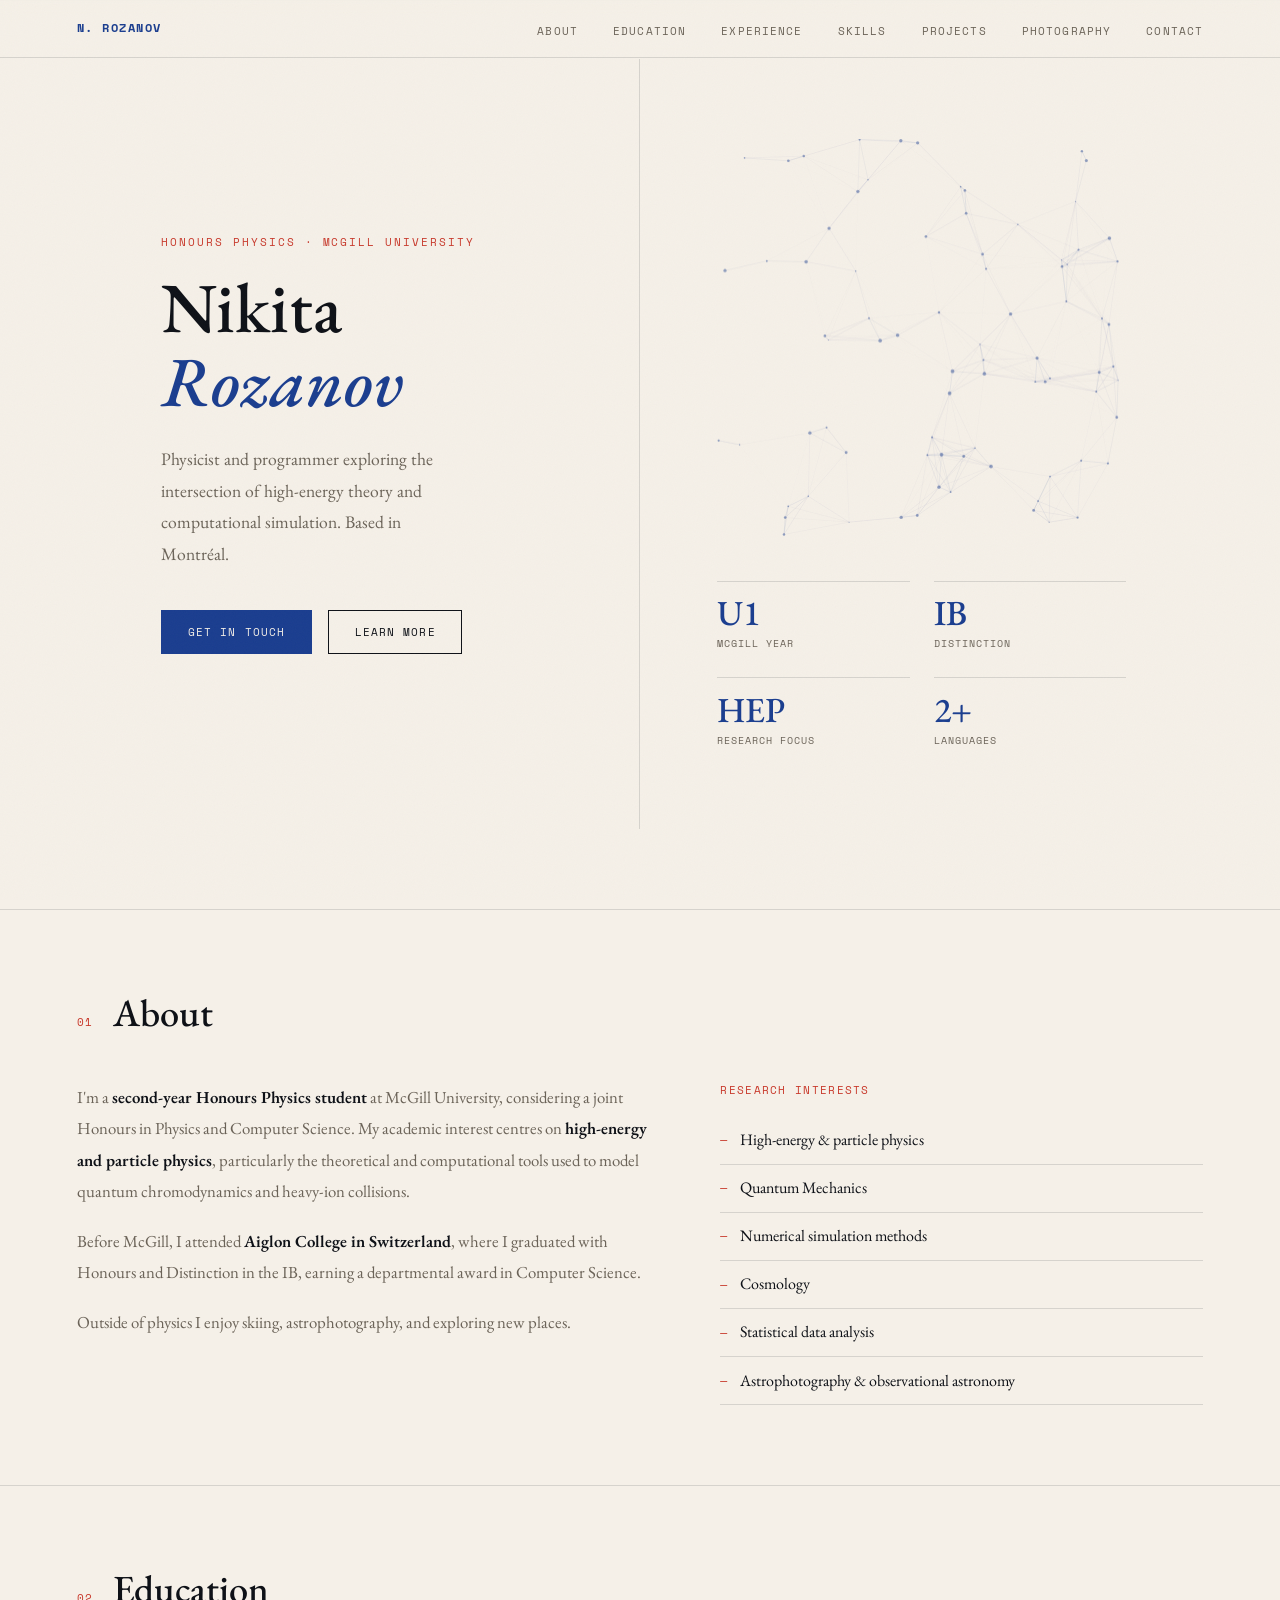
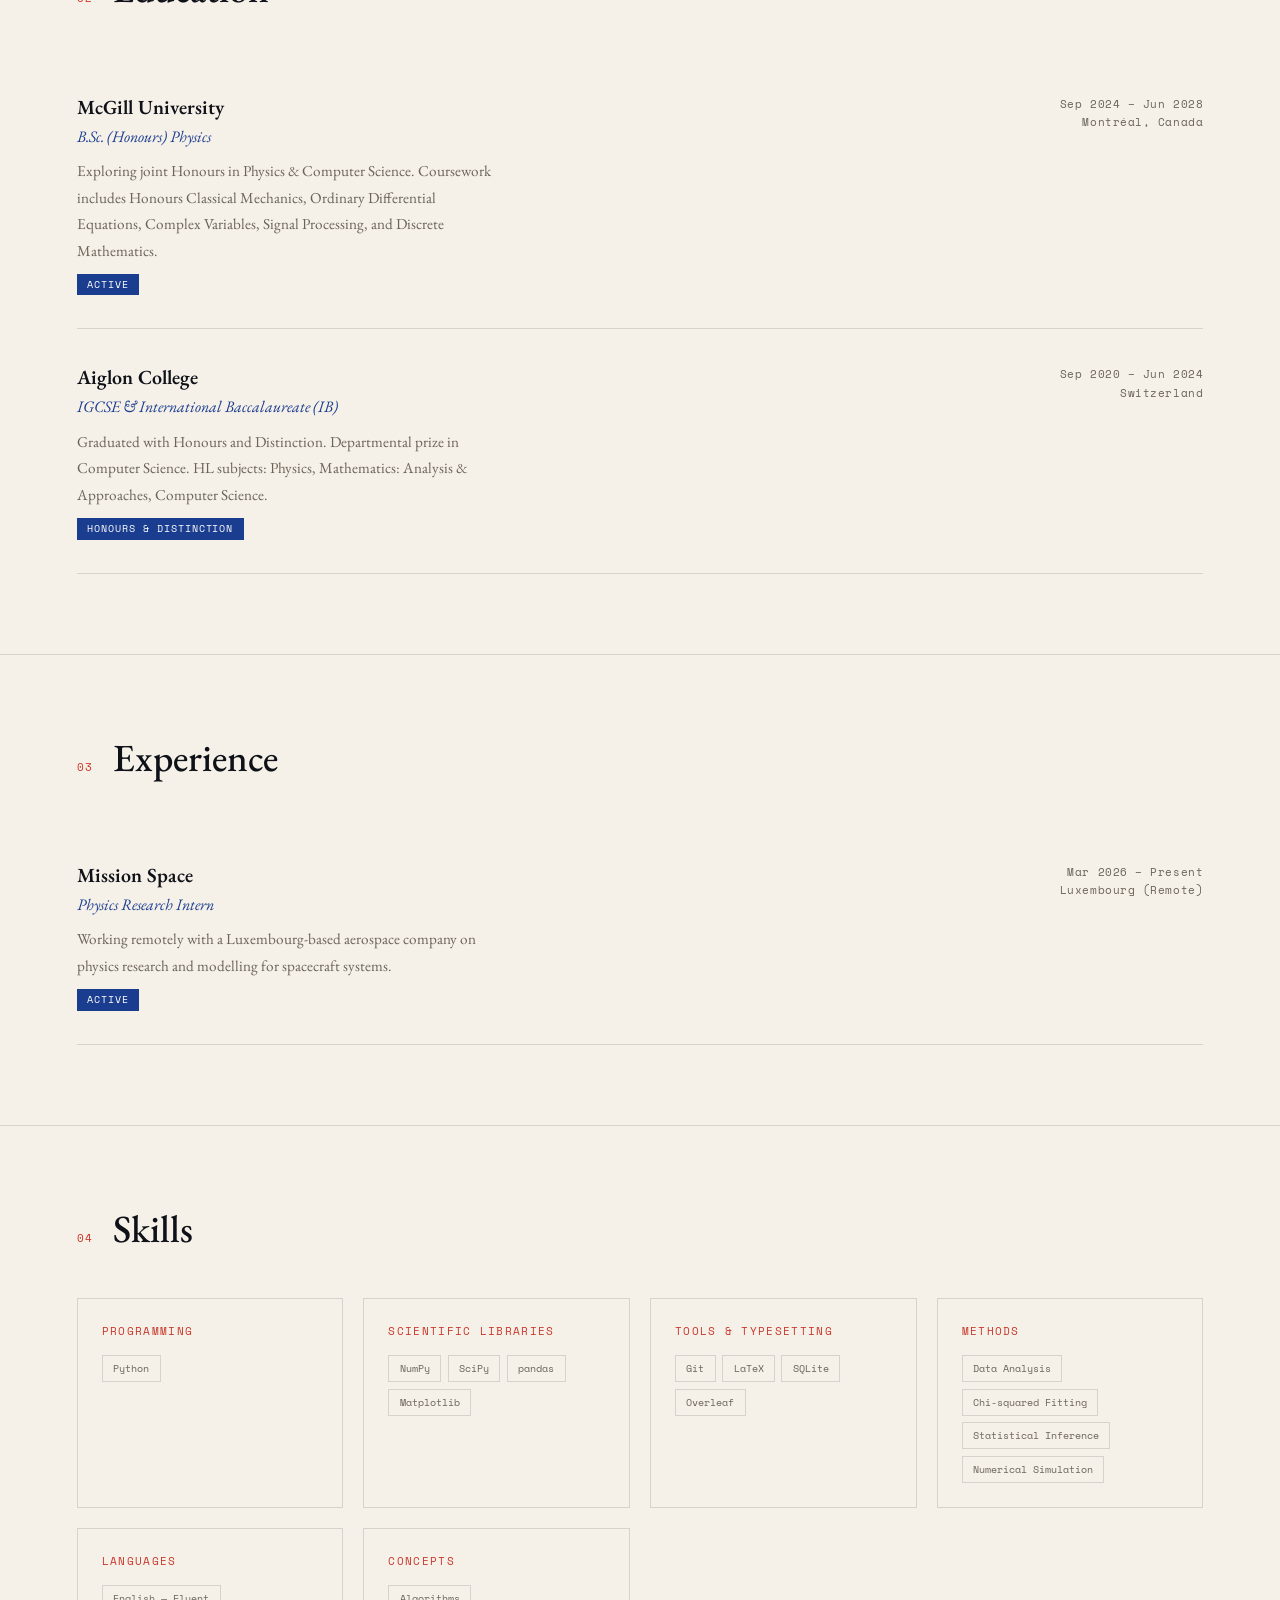
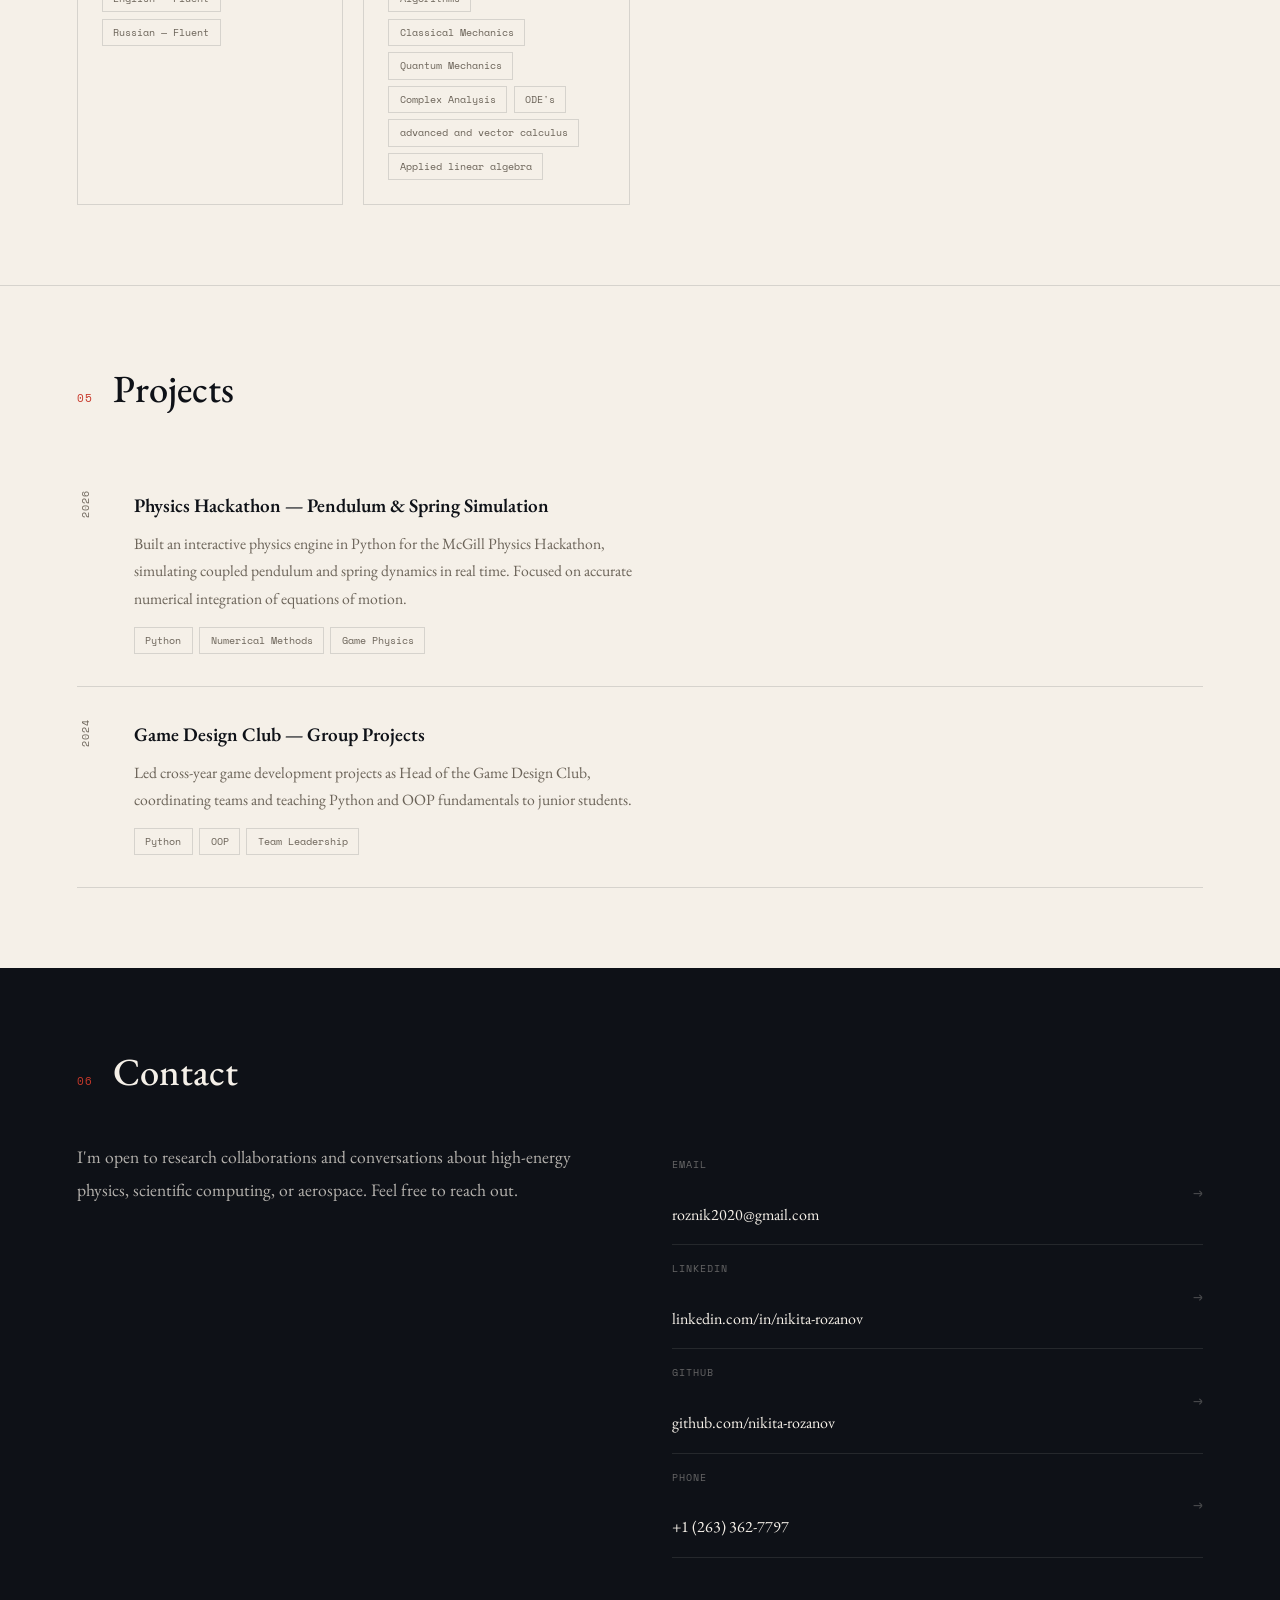
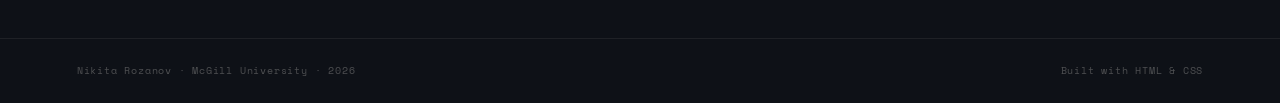
==== commit 67c9b6dc: "Update research interests list Co-Authored-By: Claude Sonnet 4.6 <noreply@anthropic.com>" ====
--- a/index.html
+++ b/index.html
@@ -21,8 +21,10 @@
     <ul class="nav-links">
       <li><a href="#about">About</a></li>
       <li><a href="#education">Education</a></li>
+      <li><a href="#experience">Experience</a></li>
       <li><a href="#skills">Skills</a></li>
       <li><a href="#projects">Projects</a></li>
+      <li><a href="photography.html">Photography</a></li>
       <li><a href="#contact">Contact</a></li>
     </ul>
     <button class="burger" id="burger" aria-label="Toggle menu">
@@ -81,7 +83,7 @@
       <div class="about-grid">
         <div class="about-text reveal">
           <p>
-            I'm a <strong>second-year Honours Physics student</strong> at McGill University,
+            I'm a <strong>second-year Honours Physics student</strong> at <a href="https://www.mcgill.ca" target="_blank" rel="noopener">McGill University</a>,
             considering a joint Honours in Physics and Computer Science. My academic interest
             centres on <strong>high-energy and particle physics</strong>, particularly the
             theoretical and computational tools used to model quantum chromodynamics and
@@ -89,7 +91,7 @@
           </p>
           <p>
             Before McGill, I attended
-            <strong>Aiglon College in Switzerland</strong>, where I graduated with Honours
+            <a href="https://www.aiglon.ch" target="_blank" rel="noopener"><strong>Aiglon College in Switzerland</strong></a>, where I graduated with Honours
             and Distinction in the IB, earning a departmental award in Computer Science.
           </p>
           <p>
@@ -100,9 +102,9 @@
           <p class="sub-label">Research Interests</p>
           <ul class="interests-list">
             <li>High-energy &amp; particle physics</li>
-            <li>Relativistic heavy-ion collisions</li>
-            <li>Quantum chromodynamics (QCD)</li>
+            <li>Quantum Mechanics</li>
             <li>Numerical simulation methods</li>
+            <li>Cosmology</li>
             <li>Statistical data analysis</li>
             <li>Astrophotography &amp; observational astronomy</li>
           </ul>
@@ -114,12 +116,12 @@
     <section id="education">
       <div class="section-header reveal">
         <span class="section-num">02</span>
-        <h2>Education &amp; Experience</h2>
+        <h2>Education</h2>
       </div>
 
       <div class="edu-item reveal">
         <div class="edu-main">
-          <p class="edu-school">McGill University</p>
+          <p class="edu-school"><a href="https://www.mcgill.ca" target="_blank" rel="noopener">McGill University</a></p>
           <p class="edu-degree">B.Sc. (Honours) Physics</p>
           <p class="edu-details">
             Exploring joint Honours in Physics &amp; Computer Science. Coursework includes
@@ -131,10 +133,9 @@
         <div class="edu-dates">Sep 2024 &ndash; Jun 2028<br>Montr&eacute;al, Canada</div>
       </div>
 
-
-<div class="edu-item reveal">
+      <div class="edu-item reveal">
         <div class="edu-main">
-          <p class="edu-school">Aiglon College</p>
+          <p class="edu-school"><a href="https://www.aiglon.ch" target="_blank" rel="noopener">Aiglon College</a></p>
           <p class="edu-degree">IGCSE &amp; International Baccalaureate (IB)</p>
           <p class="edu-details">
             Graduated with Honours and Distinction. Departmental prize in Computer Science.
@@ -147,10 +148,31 @@
 
     </section>
 
+    <!-- EXPERIENCE -->
+    <section id="experience">
+      <div class="section-header reveal">
+        <span class="section-num">03</span>
+        <h2>Experience</h2>
+      </div>
+
+      <div class="edu-item reveal">
+        <div class="edu-main">
+          <p class="edu-school"><a href="https://mission.space" target="_blank" rel="noopener">Mission Space</a></p>
+          <p class="edu-degree">Physics Research Intern</p>
+          <p class="edu-details">
+            Working remotely with a Luxembourg-based aerospace company on physics research and modelling for spacecraft systems.
+          </p>
+          <span class="edu-badge">Active</span>
+        </div>
+        <div class="edu-dates">Mar 2026 &ndash; Present<br>Luxembourg (Remote)</div>
+      </div>
+
+    </section>
+
     <!-- SKILLS -->
     <section id="skills">
       <div class="section-header reveal">
-        <span class="section-num">03</span>
+        <span class="section-num">04</span>
         <h2>Skills</h2>
       </div>
       <div class="skills-grid">
@@ -219,7 +241,7 @@
     <!-- PROJECTS -->
     <section id="projects">
       <div class="section-header reveal">
-        <span class="section-num">04</span>
+        <span class="section-num">05</span>
         <h2>Projects</h2>
       </div>
       <div class="projects-list">
@@ -263,7 +285,7 @@
     <!-- CONTACT -->
     <section id="contact" class="contact-section">
       <div class="section-header reveal">
-        <span class="section-num contact-num">05</span>
+        <span class="section-num contact-num">06</span>
         <h2>Contact</h2>
       </div>
       <div class="contact-grid">
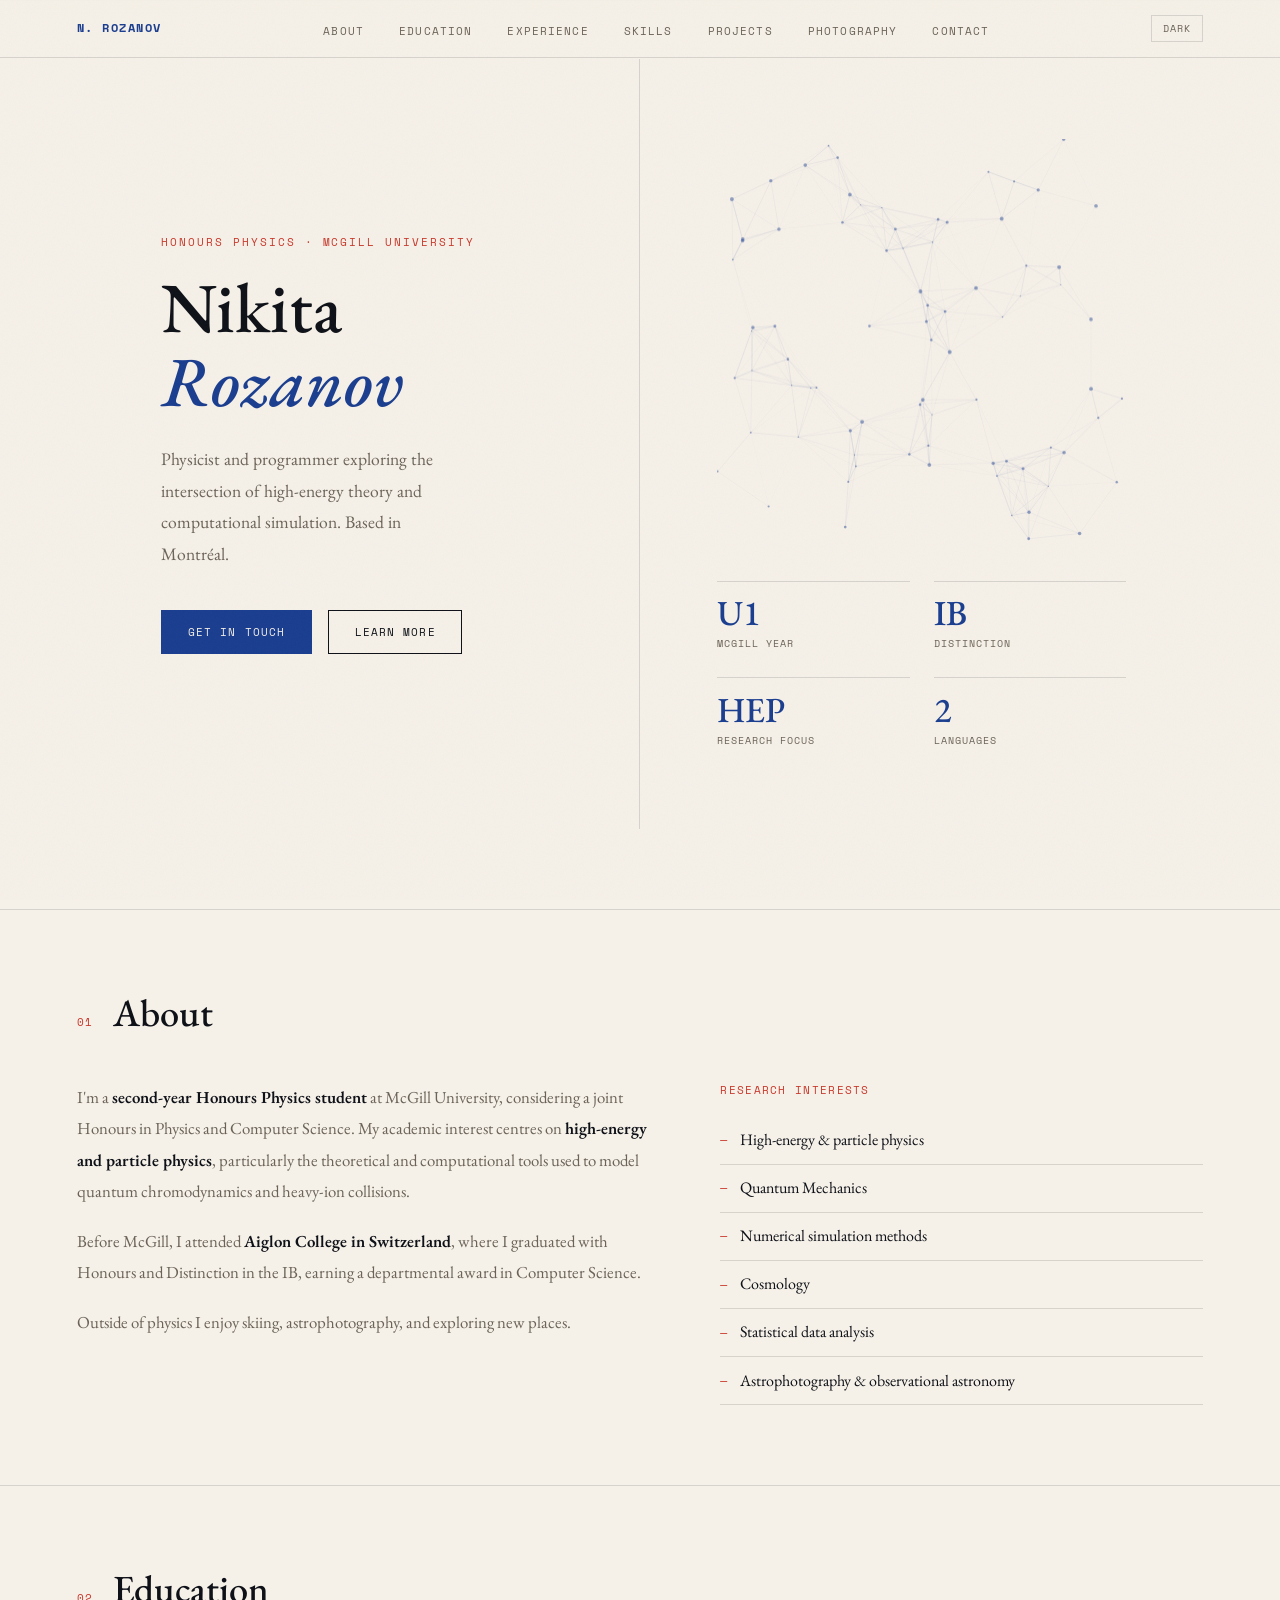
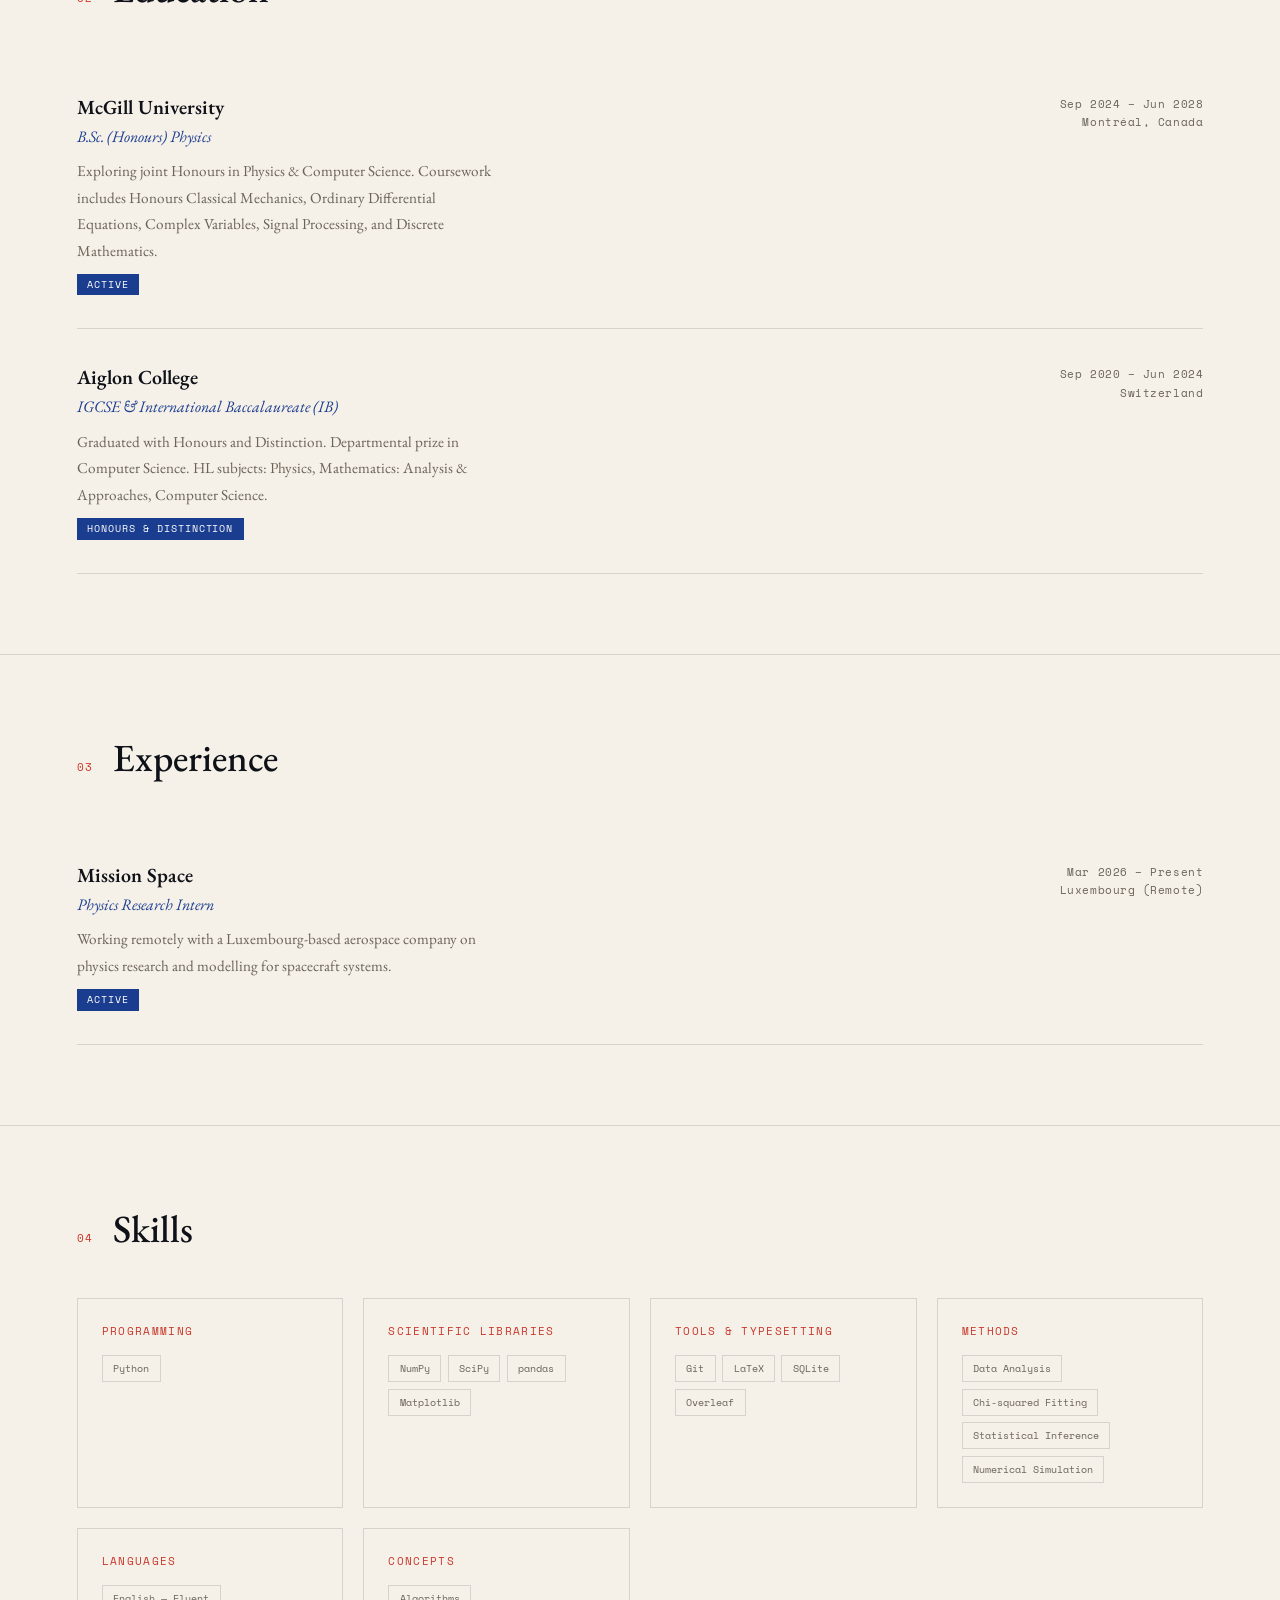
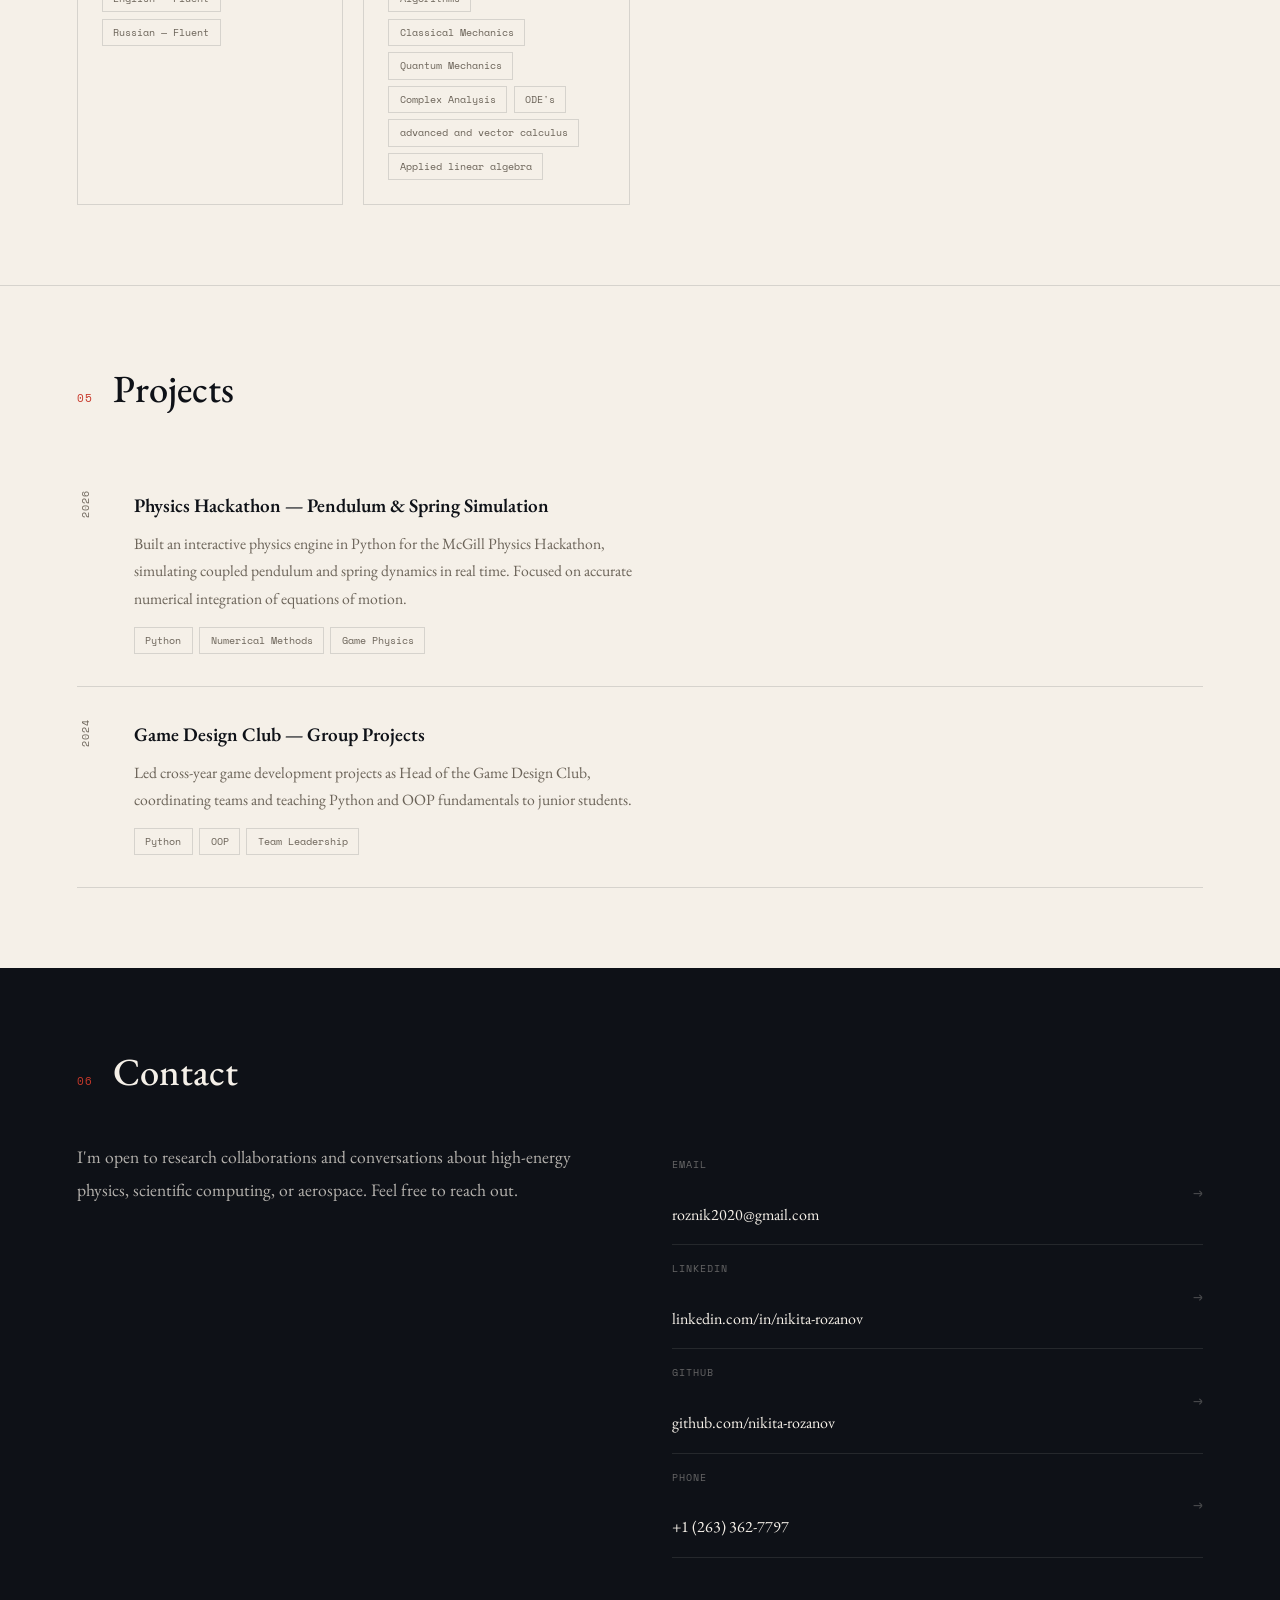
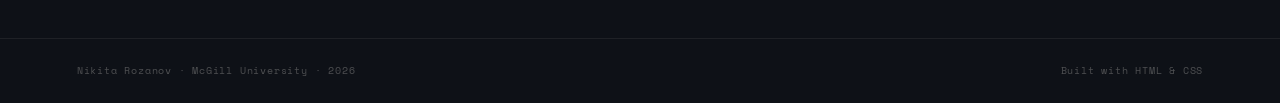
==== commit d9cf9144: "Add dark mode toggle with localStorage persistence Co-Authored-By: Claude Sonnet 4.6 <noreply@anthro" ====
--- a/index.html
+++ b/index.html
@@ -7,6 +7,7 @@
   <link rel="preconnect" href="https://fonts.googleapis.com" />
   <link rel="preconnect" href="https://fonts.gstatic.com" crossorigin />
   <link href="https://fonts.googleapis.com/css2?family=EB+Garamond:ital,wght@0,400;0,500;0,600;1,400&family=Space+Mono:wght@400;700&display=swap" rel="stylesheet" />
+  <script>document.documentElement.dataset.theme=localStorage.getItem('theme')||'light'</script>
   <link rel="stylesheet" href="css/style.css" />
   <link rel="stylesheet" href="css/animations.css" />
 </head>
@@ -27,6 +28,7 @@
       <li><a href="photography.html">Photography</a></li>
       <li><a href="#contact">Contact</a></li>
     </ul>
+    <button class="theme-toggle" id="theme-toggle" aria-label="Toggle dark mode"></button>
     <button class="burger" id="burger" aria-label="Toggle menu">
       <span></span><span></span><span></span>
     </button>
@@ -65,7 +67,7 @@
           <div class="stat-label">Research Focus</div>
         </div>
         <div class="stat">
-          <div class="stat-num">2+</div>
+          <div class="stat-num">2</div>
           <div class="stat-label">Languages</div>
         </div>
       </div>
--- a/css/style.css
+++ b/css/style.css
@@ -15,7 +15,54 @@
   --nav-h:   58px;
 }
 
-html { scroll-behavior: smooth; }
+/* ── DARK MODE ───────────────────────────────────── */
+[data-theme="dark"] {
+  --ink:     #e8e0d0;
+  --paper:   #0f1117;
+  --surface: #171d27;
+  --accent:  #6b9ee8;
+  --red:     #e06b5a;
+  --muted:   #8a8276;
+  --rule:    rgba(232,224,208,0.1);
+}
+
+[data-theme="dark"] #navbar {
+  background: rgba(15,17,23,0.94);
+}
+
+[data-theme="dark"] .contact-section,
+[data-theme="dark"] footer {
+  background: #070a0f;
+}
+
+[data-theme="dark"] .nav-links {
+  background: rgba(15,17,23,0.97);
+}
+
+body, #navbar, section, .skill-card, footer {
+  transition: background 0.25s, color 0.25s, border-color 0.25s;
+}
+
+/* ── THEME TOGGLE ────────────────────────────────── */
+.theme-toggle {
+  background: none;
+  border: 1px solid var(--rule);
+  cursor: pointer;
+  font-family: var(--mono);
+  font-size: 0.62rem;
+  letter-spacing: 0.1em;
+  text-transform: uppercase;
+  color: var(--muted);
+  padding: 0.3rem 0.7rem;
+  transition: color 0.2s, border-color 0.2s;
+}
+
+.theme-toggle:hover {
+  color: var(--accent);
+  border-color: var(--accent);
+}
+
+html { scroll-behavior: smooth; overflow-x: hidden; }
 
 body {
   font-family: var(--serif);
@@ -23,7 +70,6 @@
   line-height: 1.65;
   color: var(--ink);
   background: var(--paper);
-  overflow-x: hidden;
 }
 
 /* paper noise texture */
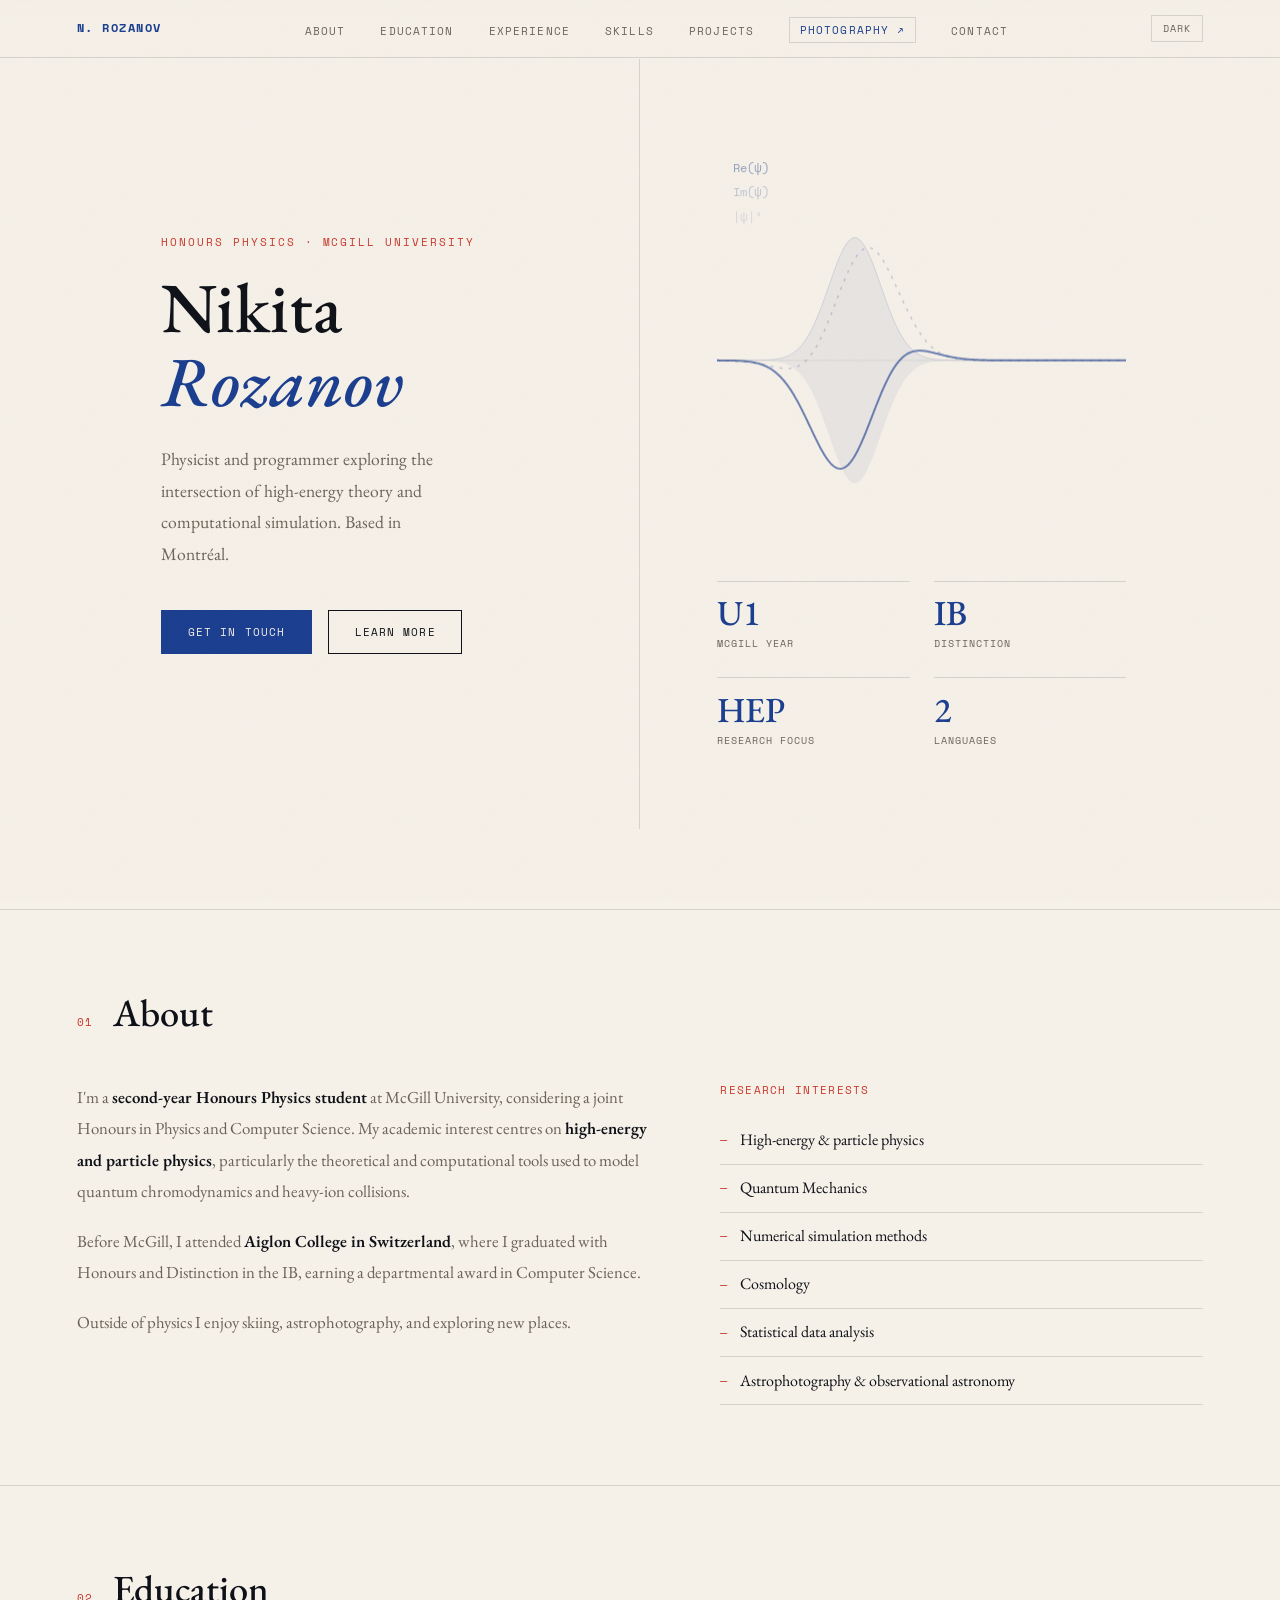
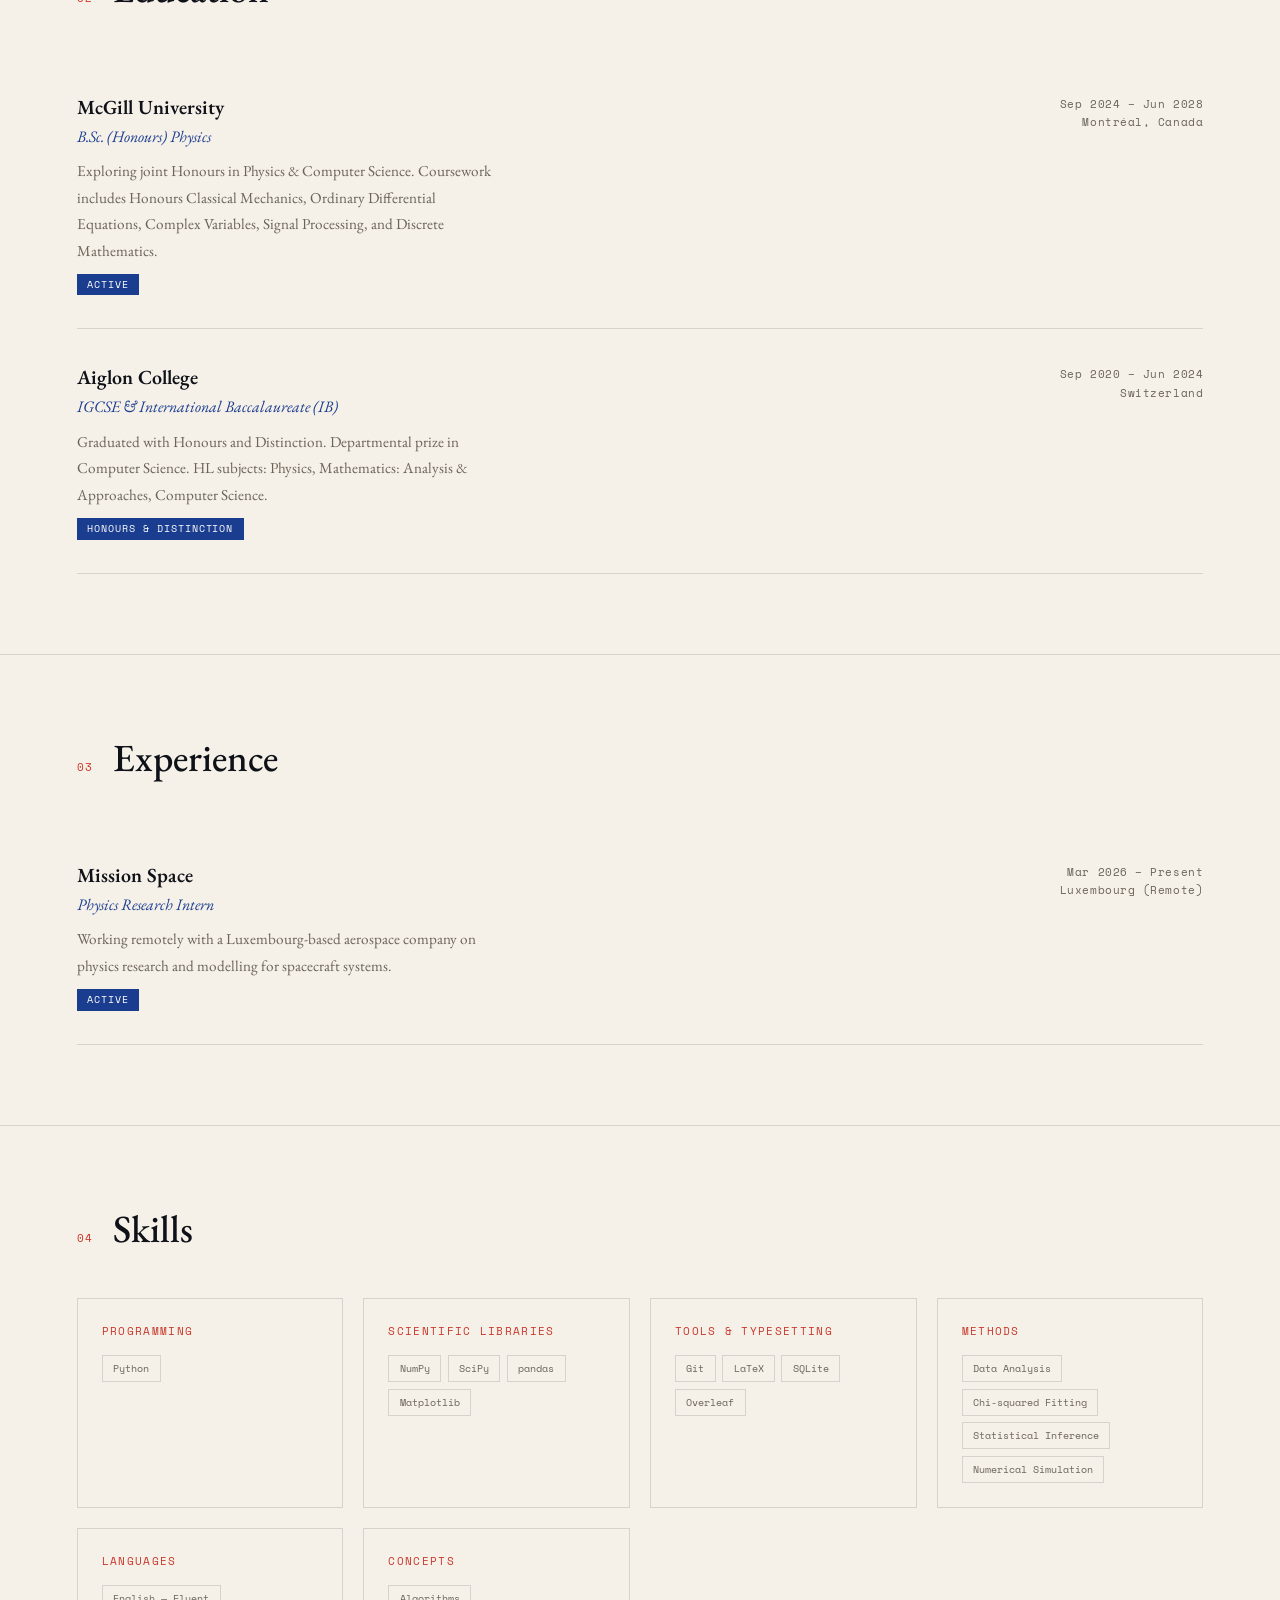
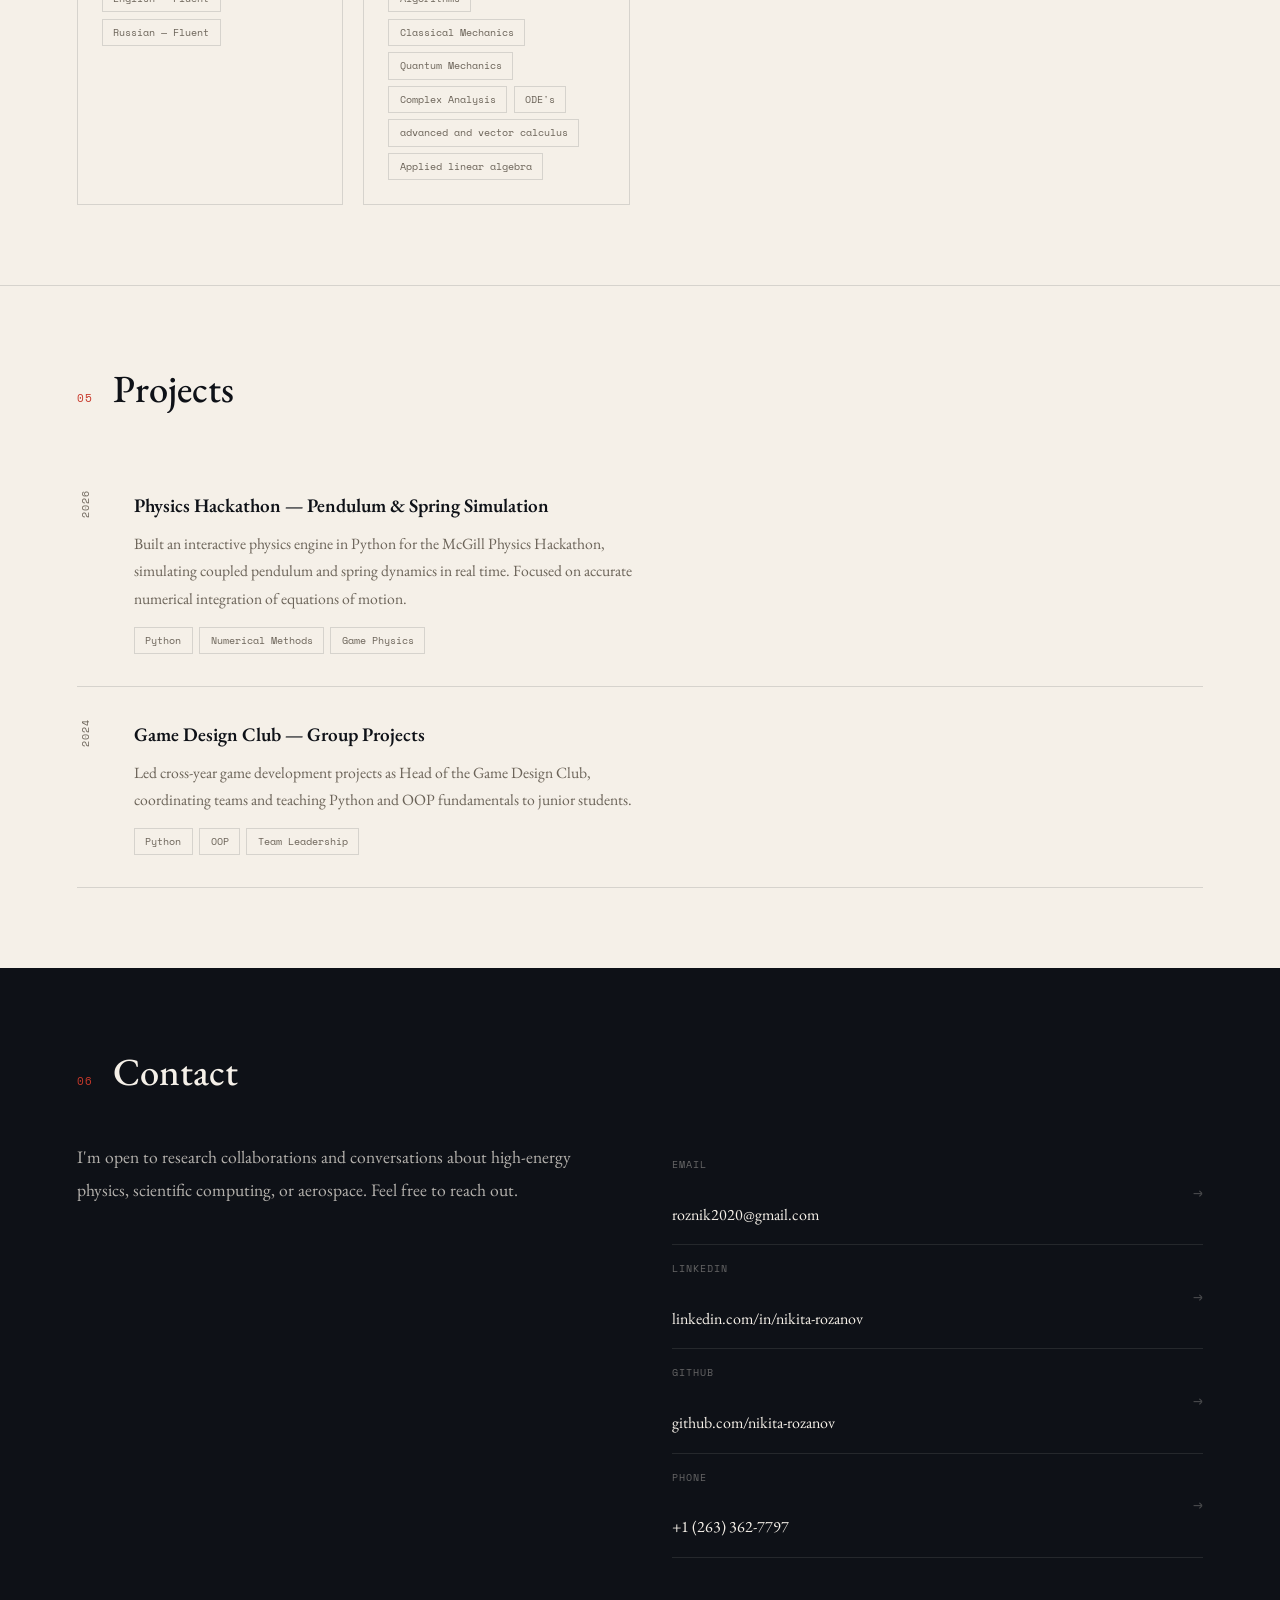
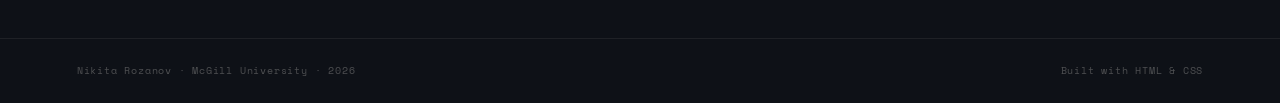
==== commit 5971854c: "Style Photography nav link as external page with border and arrow indicator Co-Authored-By: Claude S" ====
--- a/index.html
+++ b/index.html
@@ -25,7 +25,7 @@
       <li><a href="#experience">Experience</a></li>
       <li><a href="#skills">Skills</a></li>
       <li><a href="#projects">Projects</a></li>
-      <li><a href="photography.html">Photography</a></li>
+      <li><a href="photography.html" class="nav-external">Photography ↗</a></li>
       <li><a href="#contact">Contact</a></li>
     </ul>
     <button class="theme-toggle" id="theme-toggle" aria-label="Toggle dark mode"></button>
--- a/css/style.css
+++ b/css/style.css
@@ -35,12 +35,53 @@
   background: #070a0f;
 }
 
+/* contact section always uses light text — fix dark mode variable bleed */
+[data-theme="dark"] .contact-section,
+[data-theme="dark"] .contact-section h2,
+[data-theme="dark"] .contact-links a {
+  color: #e8e0d0;
+}
+
+[data-theme="dark"] .contact-intro {
+  color: rgba(232,224,208,0.72);
+}
+
+[data-theme="dark"] .link-type {
+  color: rgba(232,224,208,0.45);
+}
+
+[data-theme="dark"] .link-arrow {
+  color: rgba(232,224,208,0.25);
+}
+
+[data-theme="dark"] .contact-links li {
+  border-bottom-color: rgba(232,224,208,0.1);
+}
+
+[data-theme="dark"] footer span {
+  color: rgba(232,224,208,0.3);
+}
+
 [data-theme="dark"] .nav-links {
   background: rgba(15,17,23,0.97);
 }
 
 body, #navbar, section, .skill-card, footer {
   transition: background 0.25s, color 0.25s, border-color 0.25s;
+}
+
+/* ── PHOTOGRAPHY NAV LINK ────────────────────────── */
+.nav-links a.nav-external {
+  border: 1px solid var(--rule);
+  padding: 0.2rem 0.6rem;
+  color: var(--accent);
+  transition: color 0.2s, border-color 0.2s, background 0.2s;
+}
+
+.nav-links a.nav-external:hover {
+  background: var(--accent);
+  border-color: var(--accent);
+  color: var(--paper);
 }
 
 /* ── THEME TOGGLE ────────────────────────────────── */
